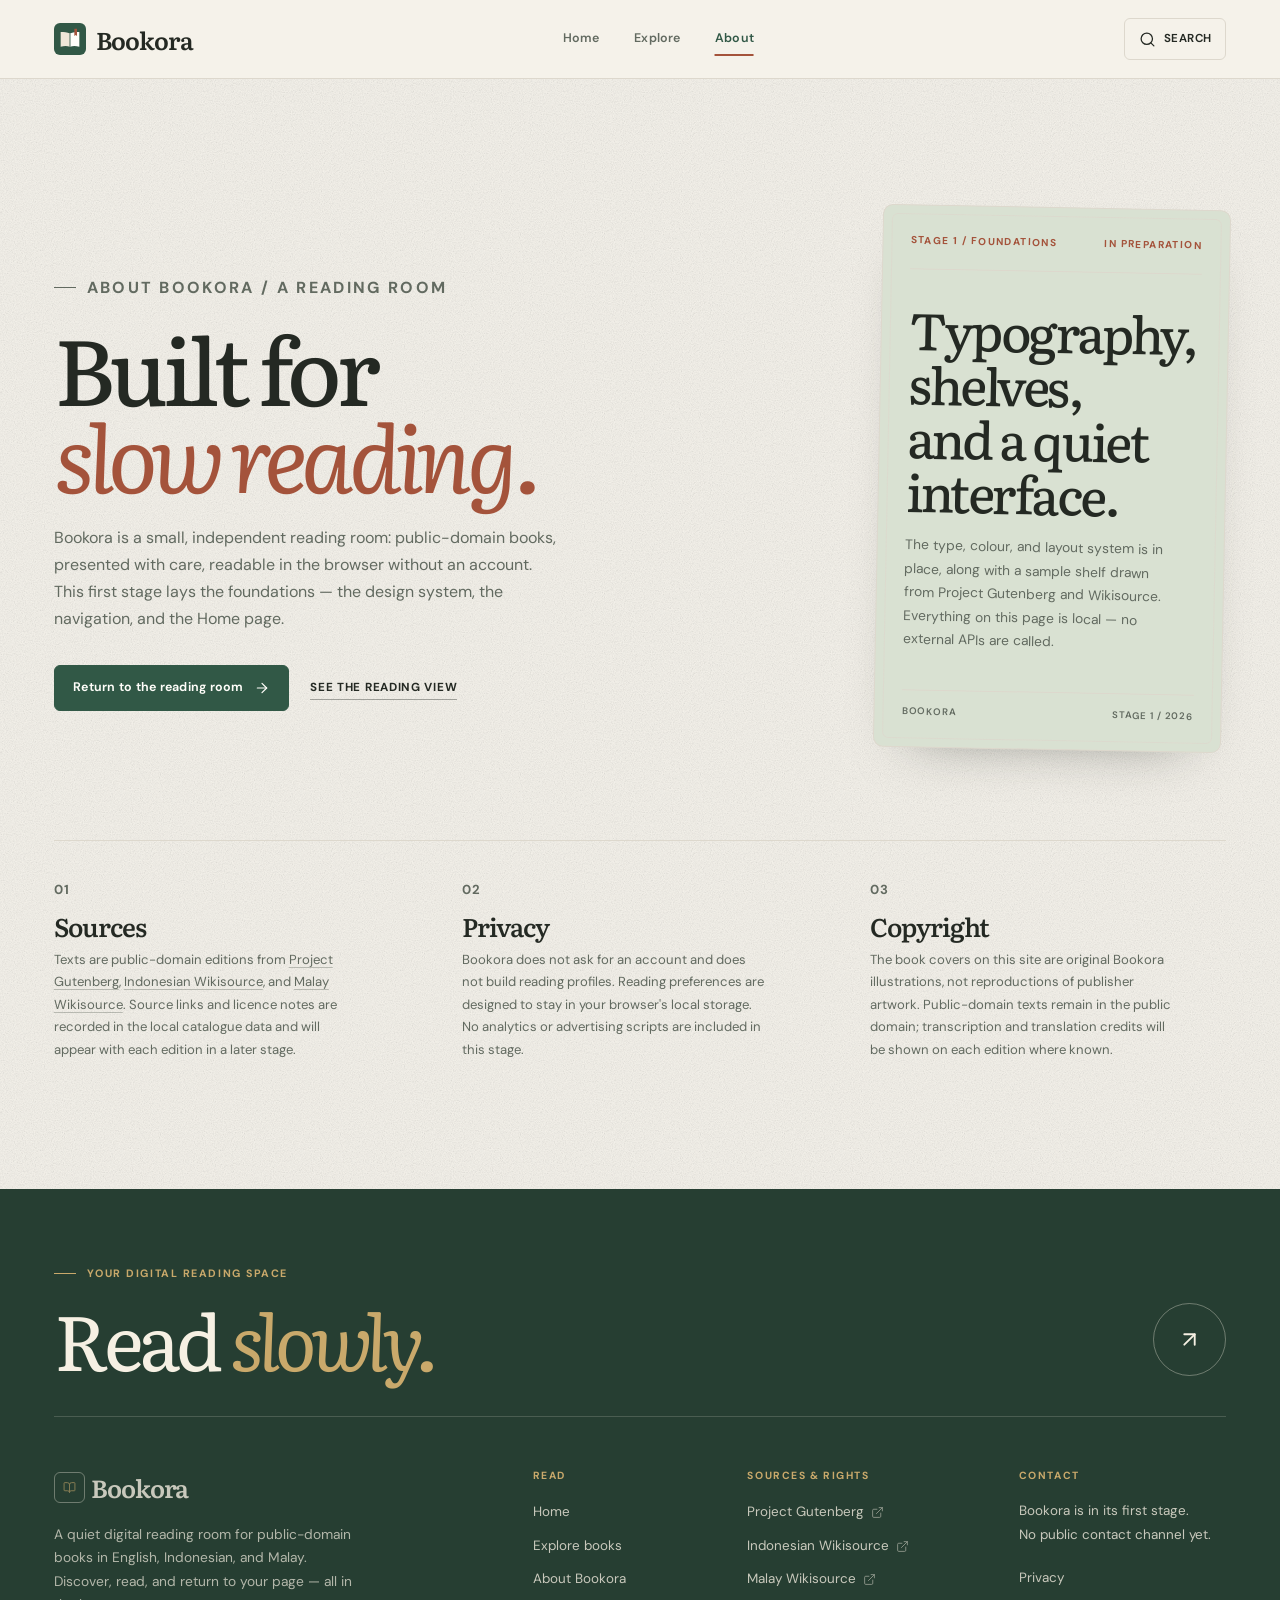
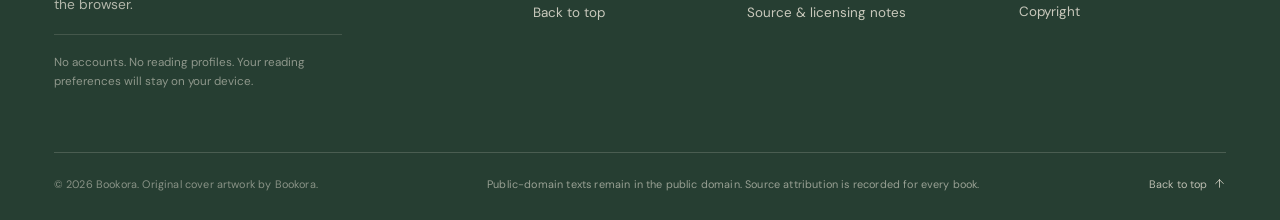
==== about.html @ 09296187 "feat: complete Bookora stage 1" ====
<!DOCTYPE html>
<html lang="en">
<head>
  <meta charset="UTF-8">
  <meta name="viewport" content="width=device-width, initial-scale=1.0">
  <meta name="description" content="About Bookora: a quiet digital reading room for public-domain books in English, Indonesian, and Malay, built without accounts, advertising, or reading profiles.">
  <meta name="theme-color" content="#F5F2EA">
  <title>About — Bookora</title>
  <link rel="icon" href="favicon.svg" type="image/svg+xml">
  <link rel="preload" href="assets/fonts/literata-variable.woff2" as="font" type="font/woff2" crossorigin>
  <link rel="preload" href="assets/fonts/dm-sans-variable.woff2" as="font" type="font/woff2" crossorigin>
  <link rel="stylesheet" href="css/style.css">
</head>
<body>
  <a class="skip-link" href="#main-content">Skip to content</a>

  <svg class="icon-sprite" xmlns="http://www.w3.org/2000/svg" aria-hidden="true" focusable="false">
    <symbol id="icon-book-open" viewBox="0 0 24 24">
      <path d="M12 7v14"/>
      <path d="M3 18a1 1 0 0 1-1-1V4a1 1 0 0 1 1-1h5a4 4 0 0 1 4 4 4 4 0 0 1 4-4h5a1 1 0 0 1 1 1v13a1 1 0 0 1-1 1h-6a3 3 0 0 0-3 3 3 3 0 0 0-3-3z"/>
    </symbol>
    <symbol id="icon-search" viewBox="0 0 24 24">
      <circle cx="11" cy="11" r="8"/>
      <path d="m21 21-4.3-4.3"/>
    </symbol>
    <symbol id="icon-menu" viewBox="0 0 24 24">
      <line x1="4" x2="20" y1="12" y2="12"/>
      <line x1="4" x2="20" y1="6" y2="6"/>
      <line x1="4" x2="20" y1="18" y2="18"/>
    </symbol>
    <symbol id="icon-close" viewBox="0 0 24 24">
      <path d="M18 6 6 18"/>
      <path d="m6 6 12 12"/>
    </symbol>
    <symbol id="icon-arrow-right" viewBox="0 0 24 24">
      <path d="M5 12h14"/>
      <path d="m12 5 7 7-7 7"/>
    </symbol>
    <symbol id="icon-arrow-up-right" viewBox="0 0 24 24">
      <path d="M7 7h10v10"/>
      <path d="M7 17 17 7"/>
    </symbol>
    <symbol id="icon-arrow-up" viewBox="0 0 24 24">
      <path d="m5 12 7-7 7 7"/>
      <path d="M12 19V5"/>
    </symbol>
    <symbol id="icon-external-link" viewBox="0 0 24 24">
      <path d="M15 3h6v6"/>
      <path d="M10 14 21 3"/>
      <path d="M18 13v6a2 2 0 0 1-2 2H5a2 2 0 0 1-2-2V8a2 2 0 0 1 2-2h6"/>
    </symbol>
  </svg>

  <header class="site-header">
    <div class="container site-header__inner">
      <a class="brand" href="index.html" aria-label="Bookora home">
        <img class="brand__mark" src="assets/images/logo-mark.svg" width="32" height="32" alt="">
        <span class="brand__wordmark">Bookora</span>
      </a>

      <nav class="site-nav" aria-label="Primary navigation">
        <a class="site-nav__link" href="index.html">Home</a>
        <a class="site-nav__link" href="explore.html">Explore</a>
        <a class="site-nav__link" href="about.html" aria-current="page">About</a>
      </nav>

      <div class="site-header__actions">
        <button class="search-trigger" type="button" data-dialog-open="search-dialog" aria-haspopup="dialog" aria-controls="search-dialog" aria-expanded="false" aria-label="Search Bookora">
          <svg class="icon" aria-hidden="true"><use href="#icon-search"></use></svg>
          <span class="search-trigger__label" aria-hidden="true">Search</span>
        </button>
        <button class="menu-trigger" type="button" data-dialog-open="nav-dialog" aria-haspopup="dialog" aria-controls="nav-dialog" aria-expanded="false" aria-label="Open navigation menu">
          <svg class="icon" aria-hidden="true"><use href="#icon-menu"></use></svg>
        </button>
      </div>
    </div>
  </header>

  <dialog class="search-dialog" id="search-dialog" aria-labelledby="search-dialog-title">
    <div class="search-dialog__panel">
      <div class="search-dialog__top">
        <p class="eyebrow">The catalogue</p>
        <button class="dialog-close" type="button" data-dialog-close aria-label="Close search">
          <svg class="icon" aria-hidden="true"><use href="#icon-close"></use></svg>
        </button>
      </div>
      <h2 id="search-dialog-title">Search the library.</h2>
      <p class="search-dialog__intro">Look for a title or an author. Bookora will bring together every edition in the catalogue.</p>
      <form class="search-form search-dialog__form" action="explore.html" method="get" role="search">
        <label class="sr-only" for="dialog-search-input">Search by title or author</label>
        <svg class="icon search-form__icon" aria-hidden="true"><use href="#icon-search"></use></svg>
        <input class="search-form__input" id="dialog-search-input" type="search" name="q" placeholder="Search by title or author" autocomplete="off" spellcheck="false">
        <button class="button button--primary" type="submit">
          Search
          <svg class="icon icon--forward" aria-hidden="true"><use href="#icon-arrow-right"></use></svg>
        </button>
      </form>
      <div class="search-dialog__suggestions">
        <span>Browse a shelf:</span>
        <a href="explore.html?category=fiction">Fiction</a>
        <a href="explore.html?category=biography">Biography</a>
        <a href="explore.html?category=history">History</a>
        <a href="explore.html?category=short-stories">Short stories</a>
      </div>
    </div>
  </dialog>

  <dialog class="nav-dialog" id="nav-dialog" aria-labelledby="nav-dialog-title">
    <div class="nav-dialog__inner">
      <div class="nav-dialog__head">
        <a class="brand" href="index.html" aria-label="Bookora home">
          <img class="brand__mark" src="assets/images/logo-mark.svg" width="32" height="32" alt="">
          <span class="brand__wordmark">Bookora</span>
        </a>
        <button class="dialog-close" type="button" data-dialog-close aria-label="Close navigation menu">
          <svg class="icon" aria-hidden="true"><use href="#icon-close"></use></svg>
        </button>
      </div>
      <h2 class="sr-only" id="nav-dialog-title">Bookora navigation</h2>
      <nav class="nav-dialog__nav" aria-label="Mobile navigation">
        <a class="nav-dialog__link" href="index.html">
          <span class="nav-dialog__link-index" aria-hidden="true">01</span>
          <span class="nav-dialog__link-label">Home</span>
          <svg class="icon" aria-hidden="true"><use href="#icon-arrow-up-right"></use></svg>
        </a>
        <a class="nav-dialog__link" href="explore.html">
          <span class="nav-dialog__link-index" aria-hidden="true">02</span>
          <span class="nav-dialog__link-label">Explore</span>
          <svg class="icon" aria-hidden="true"><use href="#icon-arrow-up-right"></use></svg>
        </a>
        <a class="nav-dialog__link" href="about.html" aria-current="page">
          <span class="nav-dialog__link-index" aria-hidden="true">03</span>
          <span class="nav-dialog__link-label">About</span>
          <svg class="icon" aria-hidden="true"><use href="#icon-arrow-up-right"></use></svg>
        </a>
      </nav>
      <div class="nav-dialog__footer">
        <p>A quiet reading room for public-domain books. No account, no noise.</p>
        <a class="button button--primary" href="explore.html">
          Explore books
          <svg class="icon icon--forward" aria-hidden="true"><use href="#icon-arrow-right"></use></svg>
        </a>
      </div>
    </div>
  </dialog>

  <main id="main-content" class="placeholder-main">
    <div class="container placeholder-grid">
      <div class="placeholder-copy">
        <p class="eyebrow">About Bookora / A reading room</p>
        <h1>Built for <em>slow reading.</em></h1>
        <p>Bookora is a small, independent reading room: public-domain books, presented with care, readable in the browser without an account. This first stage lays the foundations — the design system, the navigation, and the Home page.</p>
        <div class="placeholder-actions">
          <a class="button button--primary" href="index.html">
            Return to the reading room
            <svg class="icon icon--forward" aria-hidden="true"><use href="#icon-arrow-right"></use></svg>
          </a>
          <a class="text-link" href="index.html#reading-experience">See the reading view</a>
        </div>
      </div>

      <aside class="placeholder-card placeholder-card--sage" aria-label="Stage 1 / Foundations">
        <div class="placeholder-card__top">
          <span>Stage 1 / Foundations</span>
          <span>In preparation</span>
        </div>
        <h2>Typography, shelves, and a quiet interface.</h2>
        <p>The type, colour, and layout system is in place, along with a sample shelf drawn from Project Gutenberg and Wikisource. Everything on this page is local — no external APIs are called.</p>
        <div class="placeholder-card__rule"></div>
        <div class="placeholder-card__foot">
          <span>Bookora</span>
          <span>Stage 1 / 2026</span>
        </div>
      </aside>
    </div>
    
    <div class="container">
      <div class="notes-grid">
        <section class="note-section" id="sources" aria-labelledby="sources-title">
          <p class="note-section__index" aria-hidden="true">01</p>
          <h2 id="sources-title">Sources</h2>
          <p>Texts are public-domain editions from <a href="https://www.gutenberg.org/" target="_blank" rel="noopener noreferrer">Project Gutenberg</a>, <a href="https://id.wikisource.org/" target="_blank" rel="noopener noreferrer">Indonesian Wikisource</a>, and <a href="https://ms.wikisource.org/" target="_blank" rel="noopener noreferrer">Malay Wikisource</a>. Source links and licence notes are recorded in the local catalogue data and will appear with each edition in a later stage.</p>
        </section>
        <section class="note-section" id="privacy" aria-labelledby="privacy-title">
          <p class="note-section__index" aria-hidden="true">02</p>
          <h2 id="privacy-title">Privacy</h2>
          <p>Bookora does not ask for an account and does not build reading profiles. Reading preferences are designed to stay in your browser's local storage. No analytics or advertising scripts are included in this stage.</p>
        </section>
        <section class="note-section" id="copyright" aria-labelledby="copyright-title">
          <p class="note-section__index" aria-hidden="true">03</p>
          <h2 id="copyright-title">Copyright</h2>
          <p>The book covers on this site are original Bookora illustrations, not reproductions of publisher artwork. Public-domain texts remain in the public domain; transcription and translation credits will be shown on each edition where known.</p>
        </section>
      </div>
    </div>
  </main>

  <footer class="site-footer">
    <div class="container">
      <div class="footer-masthead">
        <div>
          <p class="eyebrow">Your digital reading space</p>
          <h2>Read <em>slowly.</em></h2>
        </div>
        <a class="footer-arrow" href="explore.html" aria-label="Explore books">
          <svg class="icon" aria-hidden="true"><use href="#icon-arrow-up-right"></use></svg>
        </a>
      </div>

      <div class="footer-columns">
        <div class="footer-column">
          <a class="footer-brand" href="index.html" aria-label="Bookora home">
            <span class="footer-brand__mark" aria-hidden="true">
              <svg class="icon"><use href="#icon-book-open"></use></svg>
            </span>
            <span class="footer-brand__wordmark">Bookora</span>
          </a>
          <p class="footer-about">A quiet digital reading room for public-domain books in English, Indonesian, and Malay. Discover, read, and return to your page — all in the browser.</p>
          <p class="footer-privacy">No accounts. No reading profiles. Your reading preferences will stay on your device.</p>
        </div>

        <div class="footer-column">
          <h3>Read</h3>
          <ul>
            <li><a href="index.html">Home</a></li>
            <li><a href="explore.html">Explore books</a></li>
            <li><a href="about.html">About Bookora</a></li>
            <li><a href="#main-content">Back to top</a></li>
          </ul>
        </div>

        <div class="footer-column">
          <h3>Sources &amp; rights</h3>
          <ul>
            <li>
              <a href="https://www.gutenberg.org/" target="_blank" rel="noopener noreferrer">
                Project Gutenberg
                <span class="sr-only">(opens in a new tab)</span>
                <svg class="icon" aria-hidden="true"><use href="#icon-external-link"></use></svg>
              </a>
            </li>
            <li>
              <a href="https://id.wikisource.org/" target="_blank" rel="noopener noreferrer">
                Indonesian Wikisource
                <span class="sr-only">(opens in a new tab)</span>
                <svg class="icon" aria-hidden="true"><use href="#icon-external-link"></use></svg>
              </a>
            </li>
            <li>
              <a href="https://ms.wikisource.org/" target="_blank" rel="noopener noreferrer">
                Malay Wikisource
                <span class="sr-only">(opens in a new tab)</span>
                <svg class="icon" aria-hidden="true"><use href="#icon-external-link"></use></svg>
              </a>
            </li>
            <li><a href="about.html#sources">Source &amp; licensing notes</a></li>
          </ul>
        </div>

        <div class="footer-column">
          <h3>Contact</h3>
          <p class="footer-contact">
            Bookora is in its first stage.<br>
            No public contact channel yet.
          </p>
          <ul>
            <li><a href="about.html#privacy">Privacy</a></li>
            <li><a href="about.html#copyright">Copyright</a></li>
          </ul>
        </div>
      </div>

      <div class="footer-bottom">
        <span>&copy; <span data-current-year>2026</span> Bookora. Original cover artwork by Bookora.</span>
        <span class="footer-bottom__note">Public-domain texts remain in the public domain. Source attribution is recorded for every book.</span>
        <a class="footer-backtop" href="#main-content">
          Back to top
          <svg class="icon" aria-hidden="true"><use href="#icon-arrow-up"></use></svg>
        </a>
      </div>
    </div>
  </footer>

  <script src="js/app.js" defer></script>
</body>
</html>
---- css/style.css ----
/* ==========================================================================
   Bookora — foundations
   Typography, shared structure, navigation, dialogs, footer, and utilities.
   ========================================================================== */

@font-face {
  font-family: "Literata";
  src: url("../assets/fonts/literata-variable.woff2") format("woff2");
  font-weight: 200 900;
  font-style: normal;
  font-display: swap;
}

@font-face {
  font-family: "Literata";
  src: url("../assets/fonts/literata-variable-italic.woff2") format("woff2");
  font-weight: 200 900;
  font-style: italic;
  font-display: swap;
}

@font-face {
  font-family: "DM Sans";
  src: url("../assets/fonts/dm-sans-variable.woff2") format("woff2");
  font-weight: 100 1000;
  font-style: normal;
  font-display: swap;
}

@font-face {
  font-family: "DM Sans";
  src: url("../assets/fonts/dm-sans-variable-italic.woff2") format("woff2");
  font-weight: 100 1000;
  font-style: italic;
  font-display: swap;
}

:root {
  --paper: #f5f2ea;
  --surface: #fffefa;
  --ink: #242923;
  --primary: #315846;
  --primary-deep: #263e32;
  --muted: #626a60;
  --border: #ddd8cd;
  --accent: #a4533b;
  --accent-deep: #8f4632;
  --cream: #f6f0e3;
  --sage: #d9e1d2;
  --sage-deep: #c7d2c0;
  --sand: #efe2c1;
  --clay: #e5cfc0;
  --gold: #c9a96b;
  --serif: "Literata", "Iowan Old Style", "Palatino Linotype", Georgia, serif;
  --sans: "DM Sans", "Segoe UI", Helvetica, Arial, sans-serif;
  --container: 1320px;
  --gutter: clamp(1.25rem, 4.2vw, 4rem);
  --header-height: 78px;
  --radius-sm: 6px;
  --radius: 10px;
  --shadow-soft: 0 24px 56px -38px rgba(36, 41, 35, 0.55);
  --shadow-book:
    4px 4px 0 #e3dac8,
    7px 7px 0 #d6cbb6,
    10px 10px 0 #c9bea8,
    18px 30px 40px -28px rgba(30, 39, 33, 0.62);
  --ease-out: cubic-bezier(0.22, 0.61, 0.36, 1);
}

*,
*::before,
*::after {
  box-sizing: border-box;
}

html {
  scroll-behavior: smooth;
  -webkit-text-size-adjust: 100%;
}

html.has-open-dialog {
  overflow: hidden;
}

body {
  margin: 0;
  min-width: 320px;
  background-color: var(--paper);
  background-image: url("../assets/images/paper-grain.svg");
  background-size: 180px 180px;
  color: var(--ink);
  font-family: var(--sans);
  font-size: 1rem;
  line-height: 1.55;
  overflow-x: clip;
  text-rendering: optimizeLegibility;
  -webkit-font-smoothing: antialiased;
}

::selection {
  background: var(--primary);
  color: var(--cream);
}

h1,
h2,
h3,
h4,
p,
figure,
blockquote,
dl,
dd {
  margin: 0;
}

h1,
h2,
h3,
h4 {
  font-family: var(--serif);
  font-weight: 500;
  line-height: 1.05;
  letter-spacing: -0.035em;
  text-wrap: balance;
}

ul,
ol {
  margin: 0;
  padding: 0;
  list-style: none;
}

a {
  color: inherit;
  text-decoration: none;
}

button,
input {
  font: inherit;
}

button {
  border: 0;
  background: none;
  color: inherit;
  cursor: pointer;
}

img,
svg {
  display: block;
}

img {
  max-width: 100%;
  height: auto;
}

address {
  font-style: normal;
}

:focus-visible {
  outline: 2px solid var(--accent);
  outline-offset: 3px;
}

.section--forest :focus-visible,
.site-footer :focus-visible {
  outline-color: var(--cream);
}

.container {
  width: min(calc(100% - (var(--gutter) * 2)), var(--container));
  margin-inline: auto;
}

.section {
  padding-block: clamp(4.5rem, 8vw, 8rem);
}

.section--forest {
  background-color: var(--primary);
  color: var(--cream);
}

.section--surface {
  background-color: var(--surface);
}

.sr-only {
  position: absolute;
  width: 1px;
  height: 1px;
  padding: 0;
  margin: -1px;
  overflow: hidden;
  clip: rect(0, 0, 0, 0);
  white-space: nowrap;
  border: 0;
}

.skip-link {
  position: fixed;
  top: -80px;
  left: 1rem;
  z-index: 1000;
  padding: 0.85rem 1.2rem;
  border-radius: var(--radius-sm);
  background: var(--primary);
  color: var(--cream);
  font-size: 0.8rem;
  font-weight: 650;
  transition: top 180ms var(--ease-out);
}

.skip-link:focus {
  top: 1rem;
}

.icon-sprite {
  position: absolute;
  width: 0;
  height: 0;
  overflow: hidden;
}

.icon {
  width: 1.15em;
  height: 1.15em;
  flex: none;
  fill: none;
  stroke: currentColor;
  stroke-width: 1.8;
  stroke-linecap: round;
  stroke-linejoin: round;
}

.eyebrow {
  display: flex;
  align-items: center;
  gap: 0.65rem;
  color: var(--accent);
  font-family: var(--sans);
  font-size: 0.67rem;
  font-weight: 700;
  letter-spacing: 0.145em;
  line-height: 1.4;
  text-transform: uppercase;
}

.eyebrow::before {
  content: "";
  width: 1.4rem;
  height: 1px;
  background: currentColor;
}

.section--forest .eyebrow {
  color: var(--gold);
}

.button {
  display: inline-flex;
  align-items: center;
  justify-content: center;
  gap: 0.65rem;
  min-height: 46px;
  padding: 0.72rem 1.15rem;
  border: 1px solid transparent;
  border-radius: var(--radius-sm);
  font-family: var(--sans);
  font-size: 0.78rem;
  font-weight: 650;
  letter-spacing: 0.02em;
  line-height: 1.2;
  text-align: center;
  transition:
    background-color 180ms var(--ease-out),
    border-color 180ms var(--ease-out),
    color 180ms var(--ease-out),
    transform 180ms var(--ease-out);
}

.button:hover {
  transform: translateY(-1px);
}

.button:active {
  transform: translateY(0);
}

.button .icon {
  width: 16px;
  height: 16px;
  transition: transform 180ms var(--ease-out);
}

.button:hover .icon--forward {
  transform: translateX(3px);
}

.button--primary {
  background: var(--primary);
  border-color: var(--primary);
  color: var(--surface);
}

.button--primary:hover {
  background: var(--primary-deep);
  border-color: var(--primary-deep);
}

.button--outline {
  background: transparent;
  border-color: var(--border);
  color: var(--ink);
}

.button--outline:hover {
  border-color: var(--primary);
  background: var(--surface);
}

.button--light {
  background: var(--cream);
  border-color: var(--cream);
  color: var(--primary-deep);
}

.button--light:hover {
  background: var(--surface);
  border-color: var(--surface);
}

.text-link {
  display: inline-flex;
  align-items: center;
  gap: 0.5rem;
  width: fit-content;
  padding-block: 0.25rem;
  border-bottom: 1px solid color-mix(in srgb, currentColor 38%, transparent);
  font-size: 0.73rem;
  font-weight: 700;
  letter-spacing: 0.06em;
  line-height: 1.4;
  text-transform: uppercase;
  transition:
    color 180ms var(--ease-out),
    border-color 180ms var(--ease-out);
}

.text-link .icon {
  width: 15px;
  height: 15px;
  transition: transform 180ms var(--ease-out);
}

.text-link:hover {
  color: var(--accent);
  border-color: var(--accent);
}

.text-link:hover .icon--forward {
  transform: translateX(3px);
}

.section--forest .text-link:hover {
  color: var(--gold);
  border-color: var(--gold);
}

.visually-hidden {
  clip: rect(0 0 0 0);
  clip-path: inset(50%);
  height: 1px;
  overflow: hidden;
  position: absolute;
  white-space: nowrap;
  width: 1px;
}

/* Header ------------------------------------------------------------------ */

.site-header {
  position: sticky;
  top: 0;
  z-index: 40;
  background: var(--paper);
  border-bottom: 1px solid var(--border);
}

.site-header__inner {
  display: grid;
  grid-template-columns: auto 1fr auto;
  align-items: center;
  gap: 2rem;
  min-height: var(--header-height);
}

.brand {
  display: inline-flex;
  align-items: center;
  gap: 0.65rem;
  width: fit-content;
  border-radius: 4px;
}

.brand__mark {
  width: 32px;
  height: 32px;
  flex: none;
}

.brand__wordmark {
  color: var(--ink);
  font-family: var(--serif);
  font-size: 1.52rem;
  font-weight: 600;
  letter-spacing: -0.045em;
  line-height: 1;
}

.site-nav {
  justify-self: center;
  display: flex;
  align-items: center;
  gap: clamp(1.45rem, 2.7vw, 2.75rem);
}

.site-nav__link {
  position: relative;
  padding-block: 0.6rem;
  color: var(--muted);
  font-size: 0.78rem;
  font-weight: 600;
  letter-spacing: 0.015em;
  transition: color 180ms var(--ease-out);
}

.site-nav__link::after {
  content: "";
  position: absolute;
  left: 50%;
  bottom: 0.15rem;
  width: 0;
  height: 1.5px;
  background: var(--accent);
  transform: translateX(-50%);
  transition: width 180ms var(--ease-out);
}

.site-nav__link:hover,
.site-nav__link[aria-current="page"] {
  color: var(--primary);
}

.site-nav__link:hover::after,
.site-nav__link[aria-current="page"]::after {
  width: 100%;
}

.site-header__actions {
  justify-self: end;
  display: flex;
  align-items: center;
  gap: 0.55rem;
}

.search-trigger,
.menu-trigger {
  display: inline-flex;
  align-items: center;
  justify-content: center;
  gap: 0.5rem;
  min-height: 42px;
  border: 1px solid var(--border);
  border-radius: var(--radius-sm);
  background: transparent;
  color: var(--ink);
  transition:
    border-color 180ms var(--ease-out),
    background-color 180ms var(--ease-out);
}

.search-trigger {
  padding: 0.55rem 0.85rem;
  font-size: 0.72rem;
  font-weight: 650;
  letter-spacing: 0.04em;
  text-transform: uppercase;
}

.search-trigger .icon,
.menu-trigger .icon {
  width: 17px;
  height: 17px;
}

.search-trigger:hover,
.menu-trigger:hover {
  border-color: var(--primary);
  background: var(--surface);
}

.menu-trigger {
  display: none;
  width: 42px;
  padding: 0;
}

/* Search form ------------------------------------------------------------- */

.search-form {
  display: flex;
  align-items: center;
  gap: 0.55rem;
  width: 100%;
  padding: 0.35rem 0.35rem 0.35rem 1rem;
  border: 1px solid var(--border);
  border-radius: var(--radius-sm);
  background: var(--surface);
  transition:
    border-color 180ms var(--ease-out),
    box-shadow 180ms var(--ease-out);
}

.search-form:focus-within {
  border-color: var(--primary);
  box-shadow: 0 0 0 3px rgba(49, 88, 70, 0.1);
}

.search-form__icon {
  width: 18px;
  height: 18px;
  color: var(--muted);
}

.search-form__input {
  min-width: 0;
  flex: 1;
  height: 42px;
  border: 0;
  outline: 0;
  background: transparent;
  color: var(--ink);
  font-size: 0.92rem;
}

.search-form__input::placeholder {
  color: #7c8379;
  opacity: 1;
}

.search-form .button {
  min-height: 42px;
  flex: none;
}

/* Dialogs ----------------------------------------------------------------- */

dialog {
  color: var(--ink);
}

dialog::backdrop {
  background: rgba(25, 34, 29, 0.58);
}

.dialog-close {
  display: inline-grid;
  place-items: center;
  width: 40px;
  height: 40px;
  flex: none;
  border: 1px solid var(--border);
  border-radius: 50%;
  color: var(--ink);
  transition:
    background-color 180ms var(--ease-out),
    border-color 180ms var(--ease-out);
}

.dialog-close:hover {
  background: var(--paper);
  border-color: var(--primary);
}

.dialog-close .icon {
  width: 18px;
  height: 18px;
}

.search-dialog {
  width: min(660px, calc(100vw - 2rem));
  max-width: 660px;
  max-height: calc(100dvh - 2rem);
  margin: auto;
  padding: 0;
  border: 0;
  background: transparent;
  overflow: visible;
}

.search-dialog__panel {
  position: relative;
  padding: clamp(1.5rem, 4vw, 2.65rem);
  border: 1px solid var(--border);
  border-radius: var(--radius);
  background: var(--surface);
  box-shadow: 0 34px 90px -40px rgba(22, 30, 26, 0.74);
}

.search-dialog[open] {
  animation: dialog-in 260ms var(--ease-out) both;
}

.search-dialog__top {
  display: flex;
  align-items: center;
  justify-content: space-between;
  gap: 1rem;
  margin-bottom: 1.8rem;
}

.search-dialog h2 {
  max-width: 12ch;
  font-size: clamp(2.25rem, 5vw, 3.3rem);
  line-height: 0.98;
  letter-spacing: -0.05em;
}

.search-dialog__intro {
  max-width: 42ch;
  margin-top: 1rem;
  color: var(--muted);
  font-size: 0.92rem;
  line-height: 1.65;
}

.search-dialog__form {
  margin-top: 1.8rem;
}

.search-dialog__suggestions {
  display: flex;
  flex-wrap: wrap;
  align-items: center;
  gap: 0.55rem;
  margin-top: 1.4rem;
  padding-top: 1.15rem;
  border-top: 1px solid var(--border);
  color: var(--muted);
  font-size: 0.74rem;
}

.search-dialog__suggestions a {
  padding: 0.35rem 0.65rem;
  border: 1px solid var(--border);
  border-radius: 999px;
  color: var(--ink);
  font-weight: 550;
  transition:
    border-color 180ms var(--ease-out),
    background-color 180ms var(--ease-out);
}

.search-dialog__suggestions a:hover {
  border-color: var(--primary);
  background: var(--paper);
}

@keyframes dialog-in {
  from {
    opacity: 0;
    transform: translateY(12px) scale(0.985);
  }
  to {
    opacity: 1;
    transform: translateY(0) scale(1);
  }
}

.nav-dialog {
  width: min(91vw, 390px);
  max-width: 390px;
  height: 100dvh;
  max-height: 100dvh;
  margin: 0 0 0 auto;
  padding: 0;
  border: 0;
  border-left: 1px solid var(--border);
  background: var(--paper);
  box-shadow: -30px 0 70px -40px rgba(20, 29, 25, 0.7);
}

.nav-dialog[open] {
  display: flex;
  animation: nav-in 300ms var(--ease-out) both;
}

@keyframes nav-in {
  from {
    transform: translateX(100%);
  }
  to {
    transform: translateX(0);
  }
}

.nav-dialog__inner {
  display: flex;
  flex-direction: column;
  width: 100%;
  min-height: 100%;
  padding: 1.4rem clamp(1.25rem, 6vw, 2rem) 1.8rem;
}

.nav-dialog__head {
  display: flex;
  align-items: center;
  justify-content: space-between;
  gap: 1rem;
  padding-bottom: 1.25rem;
  border-bottom: 1px solid var(--border);
}

.nav-dialog__head .brand__mark {
  width: 29px;
  height: 29px;
}

.nav-dialog__head .brand__wordmark {
  font-size: 1.4rem;
}

.nav-dialog__nav {
  margin-block: 2rem auto;
}

.nav-dialog__link {
  display: grid;
  grid-template-columns: 2.5rem 1fr auto;
  align-items: center;
  gap: 0.6rem;
  padding-block: 1rem;
  border-bottom: 1px solid var(--border);
}

.nav-dialog__link-index {
  color: var(--accent);
  font-size: 0.62rem;
  font-weight: 700;
  letter-spacing: 0.08em;
}

.nav-dialog__link-label {
  font-family: var(--serif);
  font-size: 2rem;
  line-height: 1;
  letter-spacing: -0.045em;
}

.nav-dialog__link .icon {
  width: 17px;
  height: 17px;
  color: var(--muted);
  transition: transform 180ms var(--ease-out);
}

.nav-dialog__link:hover .icon {
  transform: translate(2px, -2px);
  color: var(--accent);
}

.nav-dialog__footer {
  padding-top: 1.4rem;
  border-top: 1px solid var(--border);
}

.nav-dialog__footer p {
  max-width: 28ch;
  margin-bottom: 1rem;
  color: var(--muted);
  font-size: 0.8rem;
  line-height: 1.6;
}

.nav-dialog__footer .button {
  width: 100%;
}

/* Footer ------------------------------------------------------------------ */

.site-footer {
  position: relative;
  background: var(--primary-deep);
  color: var(--cream);
}

.footer-masthead {
  display: flex;
  align-items: flex-end;
  justify-content: space-between;
  gap: 2rem;
  padding-block: clamp(3.5rem, 6vw, 5.5rem) 2.5rem;
  border-bottom: 1px solid rgba(246, 240, 227, 0.17);
}

.footer-masthead .eyebrow {
  color: var(--gold);
  margin-bottom: 1.25rem;
}

.footer-masthead h2 {
  max-width: 12ch;
  color: var(--cream);
  font-size: clamp(2.75rem, 6vw, 5.4rem);
  font-weight: 400;
  letter-spacing: -0.055em;
  line-height: 0.98;
}

.footer-masthead h2 em {
  color: var(--gold);
  font-weight: 400;
}

.footer-arrow {
  display: inline-grid;
  place-items: center;
  width: clamp(3.4rem, 6vw, 4.6rem);
  height: clamp(3.4rem, 6vw, 4.6rem);
  flex: none;
  border: 1px solid rgba(246, 240, 227, 0.35);
  border-radius: 50%;
  color: var(--cream);
  transition:
    background-color 200ms var(--ease-out),
    color 200ms var(--ease-out),
    border-color 200ms var(--ease-out);
}

.footer-arrow .icon {
  width: 25px;
  height: 25px;
}

.footer-arrow:hover {
  background: var(--cream);
  border-color: var(--cream);
  color: var(--primary-deep);
}

.footer-columns {
  display: grid;
  grid-template-columns: minmax(18rem, 2.2fr) 0.8fr 1.1fr 1.1fr;
  gap: clamp(2rem, 5vw, 5rem);
  padding-block: 3.2rem 3.8rem;
}

.footer-brand {
  display: inline-flex;
  align-items: center;
  gap: 0.65rem;
  margin-bottom: 1rem;
}

.footer-brand__mark {
  display: inline-grid;
  place-items: center;
  width: 31px;
  height: 31px;
  border: 1px solid rgba(246, 240, 227, 0.35);
  border-radius: 6px;
  color: var(--gold);
}

.footer-brand__mark .icon {
  width: 17px;
  height: 17px;
}

.footer-brand__wordmark {
  font-family: var(--serif);
  font-size: 1.55rem;
  font-weight: 600;
  letter-spacing: -0.045em;
}

.footer-about {
  max-width: 34ch;
  color: rgba(246, 240, 227, 0.68);
  font-size: 0.86rem;
  line-height: 1.7;
}

.footer-privacy {
  max-width: 36ch;
  margin-top: 1.1rem;
  padding-top: 1.1rem;
  border-top: 1px solid rgba(246, 240, 227, 0.14);
  color: rgba(246, 240, 227, 0.5);
  font-size: 0.73rem;
  line-height: 1.65;
}

.footer-column h3 {
  margin-bottom: 1rem;
  color: var(--gold);
  font-family: var(--sans);
  font-size: 0.65rem;
  font-weight: 700;
  letter-spacing: 0.15em;
  line-height: 1.4;
  text-transform: uppercase;
}

.footer-column li + li {
  margin-top: 0.55rem;
}

.footer-column a {
  display: inline-flex;
  align-items: center;
  gap: 0.4rem;
  color: rgba(246, 240, 227, 0.78);
  font-size: 0.84rem;
  transition: color 180ms var(--ease-out);
}

.footer-column a:hover {
  color: var(--cream);
  text-decoration: underline;
  text-underline-offset: 0.22em;
}

.footer-column .icon {
  width: 13px;
  height: 13px;
  opacity: 0.6;
}

.footer-contact {
  margin-bottom: 1.1rem;
  color: rgba(246, 240, 227, 0.78);
  font-size: 0.84rem;
  line-height: 1.8;
}

.footer-contact a {
  text-decoration: underline;
  text-decoration-color: rgba(246, 240, 227, 0.28);
  text-underline-offset: 0.22em;
}

.footer-contact a:hover {
  color: var(--cream);
  text-decoration-color: currentColor;
}

.footer-bottom {
  display: flex;
  flex-wrap: wrap;
  align-items: center;
  justify-content: space-between;
  gap: 1rem;
  padding-block: 1.4rem 1.7rem;
  border-top: 1px solid rgba(246, 240, 227, 0.17);
  color: rgba(246, 240, 227, 0.47);
  font-size: 0.68rem;
  letter-spacing: 0.015em;
}

.footer-bottom__note {
  color: rgba(246, 240, 227, 0.55);
}

.footer-backtop {
  display: inline-flex;
  align-items: center;
  gap: 0.35rem;
  color: rgba(246, 240, 227, 0.72);
}

.footer-backtop:hover {
  color: var(--cream);
}

.footer-backtop .icon {
  width: 13px;
  height: 13px;
}

/* Route shells ------------------------------------------------------------ */

.placeholder-main {
  position: relative;
  display: flex;
  flex-direction: column;
  align-items: stretch;
  justify-content: center;
  min-height: 64vh;
  padding-block: clamp(5rem, 10vw, 9rem);
  background-color: var(--paper);
  background-image: url("../assets/images/paper-grain.svg");
  background-size: 180px 180px;
}

.placeholder-grid {
  display: grid;
  grid-template-columns: minmax(0, 1.35fr) minmax(17rem, 0.65fr);
  align-items: center;
  gap: clamp(3rem, 8vw, 8rem);
}

.placeholder-copy .eyebrow {
  margin-bottom: 1.4rem;
}

.placeholder-copy h1 {
  max-width: 12ch;
  font-size: clamp(3.2rem, 7.2vw, 6.4rem);
  font-weight: 450;
  letter-spacing: -0.06em;
  line-height: 0.94;
}

.placeholder-copy h1 em {
  color: var(--accent);
  font-weight: 400;
}

.placeholder-copy > p {
  max-width: 46ch;
  margin-top: 1.7rem;
  color: var(--muted);
  font-size: 1rem;
  line-height: 1.7;
}

.placeholder-actions {
  display: flex;
  flex-wrap: wrap;
  align-items: center;
  gap: 1.3rem;
  margin-top: 2rem;
}

.placeholder-card {
  position: relative;
  width: min(100%, 28rem);
  justify-self: end;
  padding: 1.7rem;
  border: 1px solid var(--border);
  border-radius: var(--radius);
  background: var(--surface);
  box-shadow: var(--shadow-soft);
  transform: rotate(1.1deg);
}

.placeholder-card--sage {
  background: var(--sage);
}

.placeholder-card--clay {
  background: var(--clay);
}

.placeholder-card--sand {
  background: var(--sand);
}

.placeholder-card::before {
  content: "";
  position: absolute;
  inset: 8px;
  border: 1px solid color-mix(in srgb, var(--border) 65%, transparent);
  border-radius: 6px;
  pointer-events: none;
}

.placeholder-card__top {
  display: flex;
  align-items: center;
  justify-content: space-between;
  gap: 1rem;
  padding-bottom: 1.25rem;
  border-bottom: 1px solid var(--border);
  color: var(--accent);
  font-size: 0.63rem;
  font-weight: 700;
  letter-spacing: 0.14em;
  text-transform: uppercase;
}

.placeholder-card h2 {
  margin-top: 2.1rem;
  font-size: clamp(2.3rem, 4vw, 3.2rem);
  font-weight: 450;
  letter-spacing: -0.05em;
}

.placeholder-card > p {
  max-width: 30ch;
  margin-top: 1rem;
  color: var(--muted);
  font-size: 0.86rem;
  line-height: 1.7;
}

.placeholder-card__rule {
  margin-top: 2.4rem;
  border-top: 1px solid var(--border);
}

.placeholder-card__foot {
  display: flex;
  justify-content: space-between;
  gap: 1rem;
  margin-top: 0.9rem;
  color: var(--muted);
  font-size: 0.6rem;
  font-weight: 600;
  letter-spacing: 0.09em;
  text-transform: uppercase;
}

.notes-grid {
  display: grid;
  grid-template-columns: repeat(3, minmax(0, 1fr));
  gap: clamp(1.6rem, 4vw, 3.5rem);
  margin-top: clamp(3.8rem, 7vw, 6rem);
  padding-top: clamp(1.8rem, 3vw, 2.4rem);
  border-top: 1px solid var(--border);
}

.note-section {
  scroll-margin-top: calc(var(--header-height) + 2rem);
}

.note-section__index {
  margin-bottom: 0.7rem;
  color: var(--accent);
  font-size: 0.6rem;
  font-weight: 700;
  letter-spacing: 0.1em;
}

.note-section h2 {
  margin-bottom: 0.55rem;
  font-size: clamp(1.35rem, 2vw, 1.65rem);
  font-weight: 550;
  letter-spacing: -0.035em;
}

.note-section p {
  max-width: 34ch;
  color: var(--muted);
  font-size: 0.82rem;
  line-height: 1.72;
}

.note-section a {
  text-decoration: underline;
  text-decoration-color: color-mix(in srgb, currentColor 38%, transparent);
  text-underline-offset: 0.2em;
  transition: color 180ms var(--ease-out);
}

.note-section a:hover {
  color: var(--accent);
  text-decoration-color: currentColor;
}

.placeholder-card__stamp {
  position: absolute;
  right: 1.4rem;
  bottom: 3.2rem;
  display: grid;
  place-items: center;
  width: 4.6rem;
  height: 4.6rem;
  border: 1px solid color-mix(in srgb, var(--accent) 55%, transparent);
  border-radius: 50%;
  color: var(--accent);
  font-size: 0.48rem;
  font-weight: 700;
  letter-spacing: 0.12em;
  line-height: 1.5;
  text-align: center;
  text-transform: uppercase;
  transform: rotate(-11deg);
}

/* Reduced motion and responsive shared rules ------------------------------ */

@media (max-width: 980px) {
  .footer-columns {
    grid-template-columns: minmax(16rem, 2fr) 0.8fr 1fr;
  }

  .footer-column:last-child {
    grid-column: 1 / -1;
    padding-top: 1.2rem;
    border-top: 1px solid rgba(246, 240, 227, 0.14);
  }
}

@media (max-width: 960px) {
  :root {
    --header-height: 72px;
  }

  .site-header__inner {
    grid-template-columns: 1fr auto;
  }

  .site-nav {
    display: none;
  }

  .menu-trigger {
    display: inline-flex;
  }

  .placeholder-grid {
    grid-template-columns: 1fr;
  }

  .placeholder-card {
    justify-self: start;
    transform: rotate(-0.5deg);
  }

  .notes-grid {
    grid-template-columns: repeat(2, minmax(0, 1fr));
  }

  .footer-masthead {
    align-items: flex-end;
  }
}

@media (max-width: 720px) {
  .search-trigger {
    width: 42px;
    padding: 0;
  }

  .search-trigger__label {
    position: absolute;
    width: 1px;
    height: 1px;
    overflow: hidden;
    clip: rect(0 0 0 0);
    white-space: nowrap;
  }

  .footer-masthead {
    align-items: flex-start;
    flex-direction: column;
  }

  .footer-arrow {
    width: 3.4rem;
    height: 3.4rem;
  }

  .footer-columns {
    grid-template-columns: 1fr 1fr;
    gap: 2.2rem 1.5rem;
  }

  .footer-column:first-child {
    grid-column: 1 / -1;
  }

  .footer-column:last-child {
    grid-column: auto;
    padding-top: 0;
    border-top: 0;
  }

  .footer-bottom {
    align-items: flex-start;
    flex-direction: column;
  }

  .placeholder-main {
    min-height: 58vh;
  }

  .notes-grid {
    grid-template-columns: 1fr;
    gap: 1.9rem;
  }
}

@media (max-width: 520px) {
  .brand__mark {
    width: 29px;
    height: 29px;
  }

  .brand__wordmark {
    font-size: 1.37rem;
  }

  .search-trigger,
  .menu-trigger {
    min-height: 40px;
  }

  .search-trigger {
    width: 40px;
  }

  .menu-trigger {
    width: 40px;
  }

  .footer-columns {
    grid-template-columns: 1fr;
  }

  .footer-column:first-child,
  .footer-column:last-child {
    grid-column: auto;
  }

  .footer-bottom__note {
    line-height: 1.7;
  }

  .search-form {
    flex-wrap: wrap;
    padding: 0.45rem;
    padding-left: 0.9rem;
  }

  .search-form__icon {
    display: none;
  }

  .search-form__input {
    flex-basis: calc(100% - 1rem);
    height: 40px;
  }

  .search-form .button {
    width: 100%;
  }

  .placeholder-card {
    padding: 1.4rem;
  }
}

@media (prefers-reduced-motion: reduce) {
  html {
    scroll-behavior: auto;
  }

  *,
  *::before,
  *::after {
    animation-duration: 0.01ms !important;
    animation-iteration-count: 1 !important;
    scroll-behavior: auto !important;
    transition-duration: 0.01ms !important;
  }
}
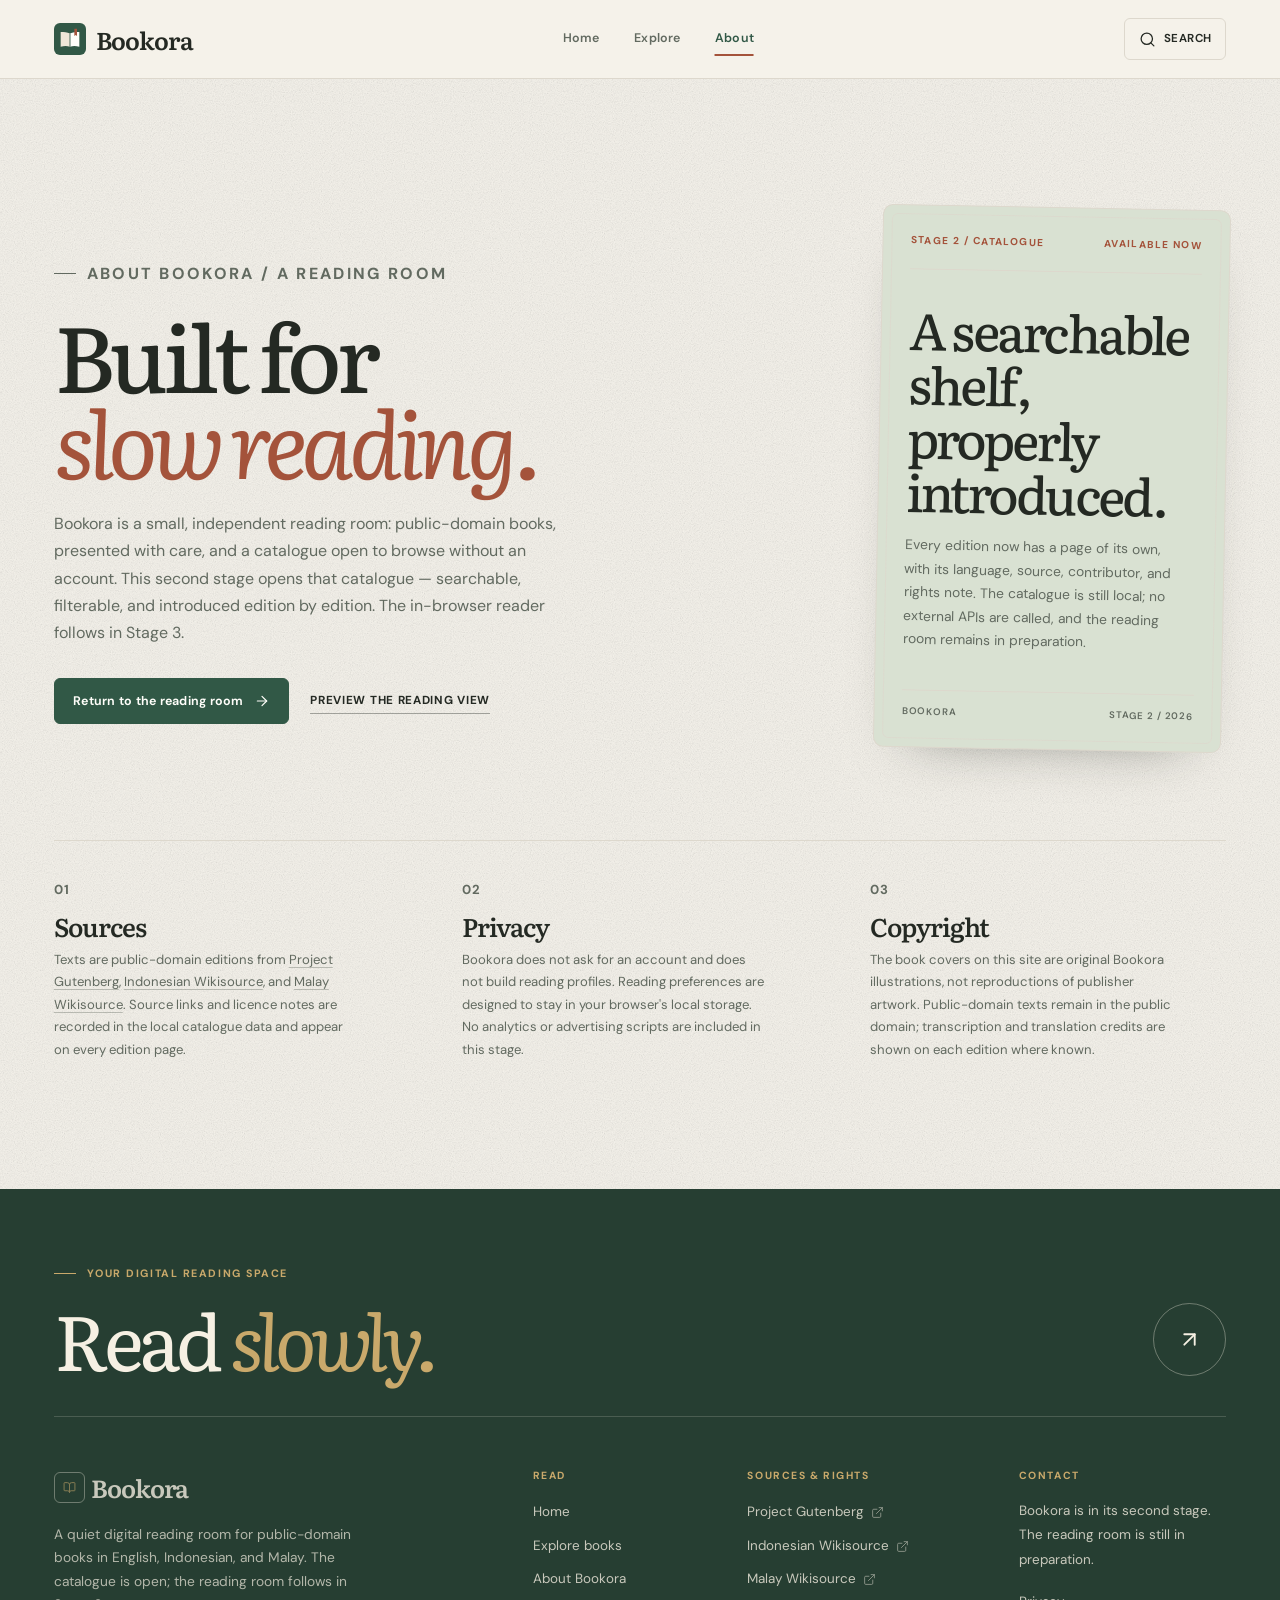
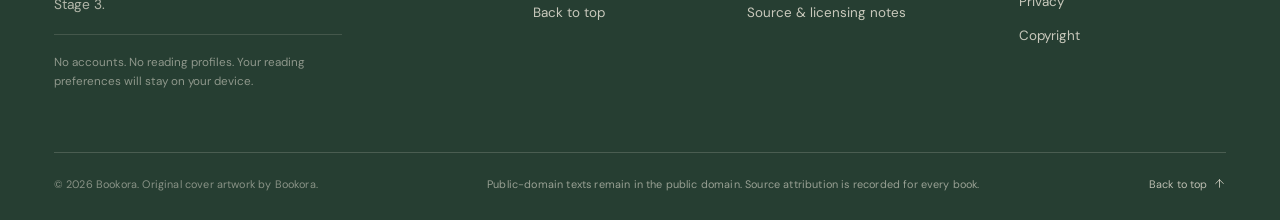
==== commit 45a98aeb: "feat: complete Bookora stage 2 catalogue" ====
--- a/about.html
+++ b/about.html
@@ -85,7 +85,7 @@
         </button>
       </div>
       <h2 id="search-dialog-title">Search the library.</h2>
-      <p class="search-dialog__intro">Look for a title or an author. Bookora will bring together every edition in the catalogue.</p>
+      <p class="search-dialog__intro">Look for a title, an author, or a translator. Bookora will bring together every matching edition in the catalogue.</p>
       <form class="search-form search-dialog__form" action="explore.html" method="get" role="search">
         <label class="sr-only" for="dialog-search-input">Search by title or author</label>
         <svg class="icon search-form__icon" aria-hidden="true"><use href="#icon-search"></use></svg>
@@ -149,27 +149,27 @@
       <div class="placeholder-copy">
         <p class="eyebrow">About Bookora / A reading room</p>
         <h1>Built for <em>slow reading.</em></h1>
-        <p>Bookora is a small, independent reading room: public-domain books, presented with care, readable in the browser without an account. This first stage lays the foundations — the design system, the navigation, and the Home page.</p>
+        <p>Bookora is a small, independent reading room: public-domain books, presented with care, and a catalogue open to browse without an account. This second stage opens that catalogue — searchable, filterable, and introduced edition by edition. The in-browser reader follows in Stage 3.</p>
         <div class="placeholder-actions">
           <a class="button button--primary" href="index.html">
             Return to the reading room
             <svg class="icon icon--forward" aria-hidden="true"><use href="#icon-arrow-right"></use></svg>
           </a>
-          <a class="text-link" href="index.html#reading-experience">See the reading view</a>
-        </div>
-      </div>
-
-      <aside class="placeholder-card placeholder-card--sage" aria-label="Stage 1 / Foundations">
+          <a class="text-link" href="index.html#reading-experience">Preview the reading view</a>
+        </div>
+      </div>
+
+      <aside class="placeholder-card placeholder-card--sage" aria-label="Stage 2 / Catalogue">
         <div class="placeholder-card__top">
-          <span>Stage 1 / Foundations</span>
-          <span>In preparation</span>
-        </div>
-        <h2>Typography, shelves, and a quiet interface.</h2>
-        <p>The type, colour, and layout system is in place, along with a sample shelf drawn from Project Gutenberg and Wikisource. Everything on this page is local — no external APIs are called.</p>
+          <span>Stage 2 / Catalogue</span>
+          <span>Available now</span>
+        </div>
+        <h2>A searchable shelf, properly introduced.</h2>
+        <p>Every edition now has a page of its own, with its language, source, contributor, and rights note. The catalogue is still local; no external APIs are called, and the reading room remains in preparation.</p>
         <div class="placeholder-card__rule"></div>
         <div class="placeholder-card__foot">
           <span>Bookora</span>
-          <span>Stage 1 / 2026</span>
+          <span>Stage 2 / 2026</span>
         </div>
       </aside>
     </div>
@@ -179,7 +179,7 @@
         <section class="note-section" id="sources" aria-labelledby="sources-title">
           <p class="note-section__index" aria-hidden="true">01</p>
           <h2 id="sources-title">Sources</h2>
-          <p>Texts are public-domain editions from <a href="https://www.gutenberg.org/" target="_blank" rel="noopener noreferrer">Project Gutenberg</a>, <a href="https://id.wikisource.org/" target="_blank" rel="noopener noreferrer">Indonesian Wikisource</a>, and <a href="https://ms.wikisource.org/" target="_blank" rel="noopener noreferrer">Malay Wikisource</a>. Source links and licence notes are recorded in the local catalogue data and will appear with each edition in a later stage.</p>
+          <p>Texts are public-domain editions from <a href="https://www.gutenberg.org/" target="_blank" rel="noopener noreferrer">Project Gutenberg</a>, <a href="https://id.wikisource.org/" target="_blank" rel="noopener noreferrer">Indonesian Wikisource</a>, and <a href="https://ms.wikisource.org/" target="_blank" rel="noopener noreferrer">Malay Wikisource</a>. Source links and licence notes are recorded in the local catalogue data and appear on every edition page.</p>
         </section>
         <section class="note-section" id="privacy" aria-labelledby="privacy-title">
           <p class="note-section__index" aria-hidden="true">02</p>
@@ -189,7 +189,7 @@
         <section class="note-section" id="copyright" aria-labelledby="copyright-title">
           <p class="note-section__index" aria-hidden="true">03</p>
           <h2 id="copyright-title">Copyright</h2>
-          <p>The book covers on this site are original Bookora illustrations, not reproductions of publisher artwork. Public-domain texts remain in the public domain; transcription and translation credits will be shown on each edition where known.</p>
+          <p>The book covers on this site are original Bookora illustrations, not reproductions of publisher artwork. Public-domain texts remain in the public domain; transcription and translation credits are shown on each edition where known.</p>
         </section>
       </div>
     </div>
@@ -215,7 +215,7 @@
             </span>
             <span class="footer-brand__wordmark">Bookora</span>
           </a>
-          <p class="footer-about">A quiet digital reading room for public-domain books in English, Indonesian, and Malay. Discover, read, and return to your page — all in the browser.</p>
+          <p class="footer-about">A quiet digital reading room for public-domain books in English, Indonesian, and Malay. The catalogue is open; the reading room follows in Stage 3.</p>
           <p class="footer-privacy">No accounts. No reading profiles. Your reading preferences will stay on your device.</p>
         </div>
 
@@ -260,8 +260,8 @@
         <div class="footer-column">
           <h3>Contact</h3>
           <p class="footer-contact">
-            Bookora is in its first stage.<br>
-            No public contact channel yet.
+            Bookora is in its second stage.<br>
+            The reading room is still in preparation.
           </p>
           <ul>
             <li><a href="about.html#privacy">Privacy</a></li>
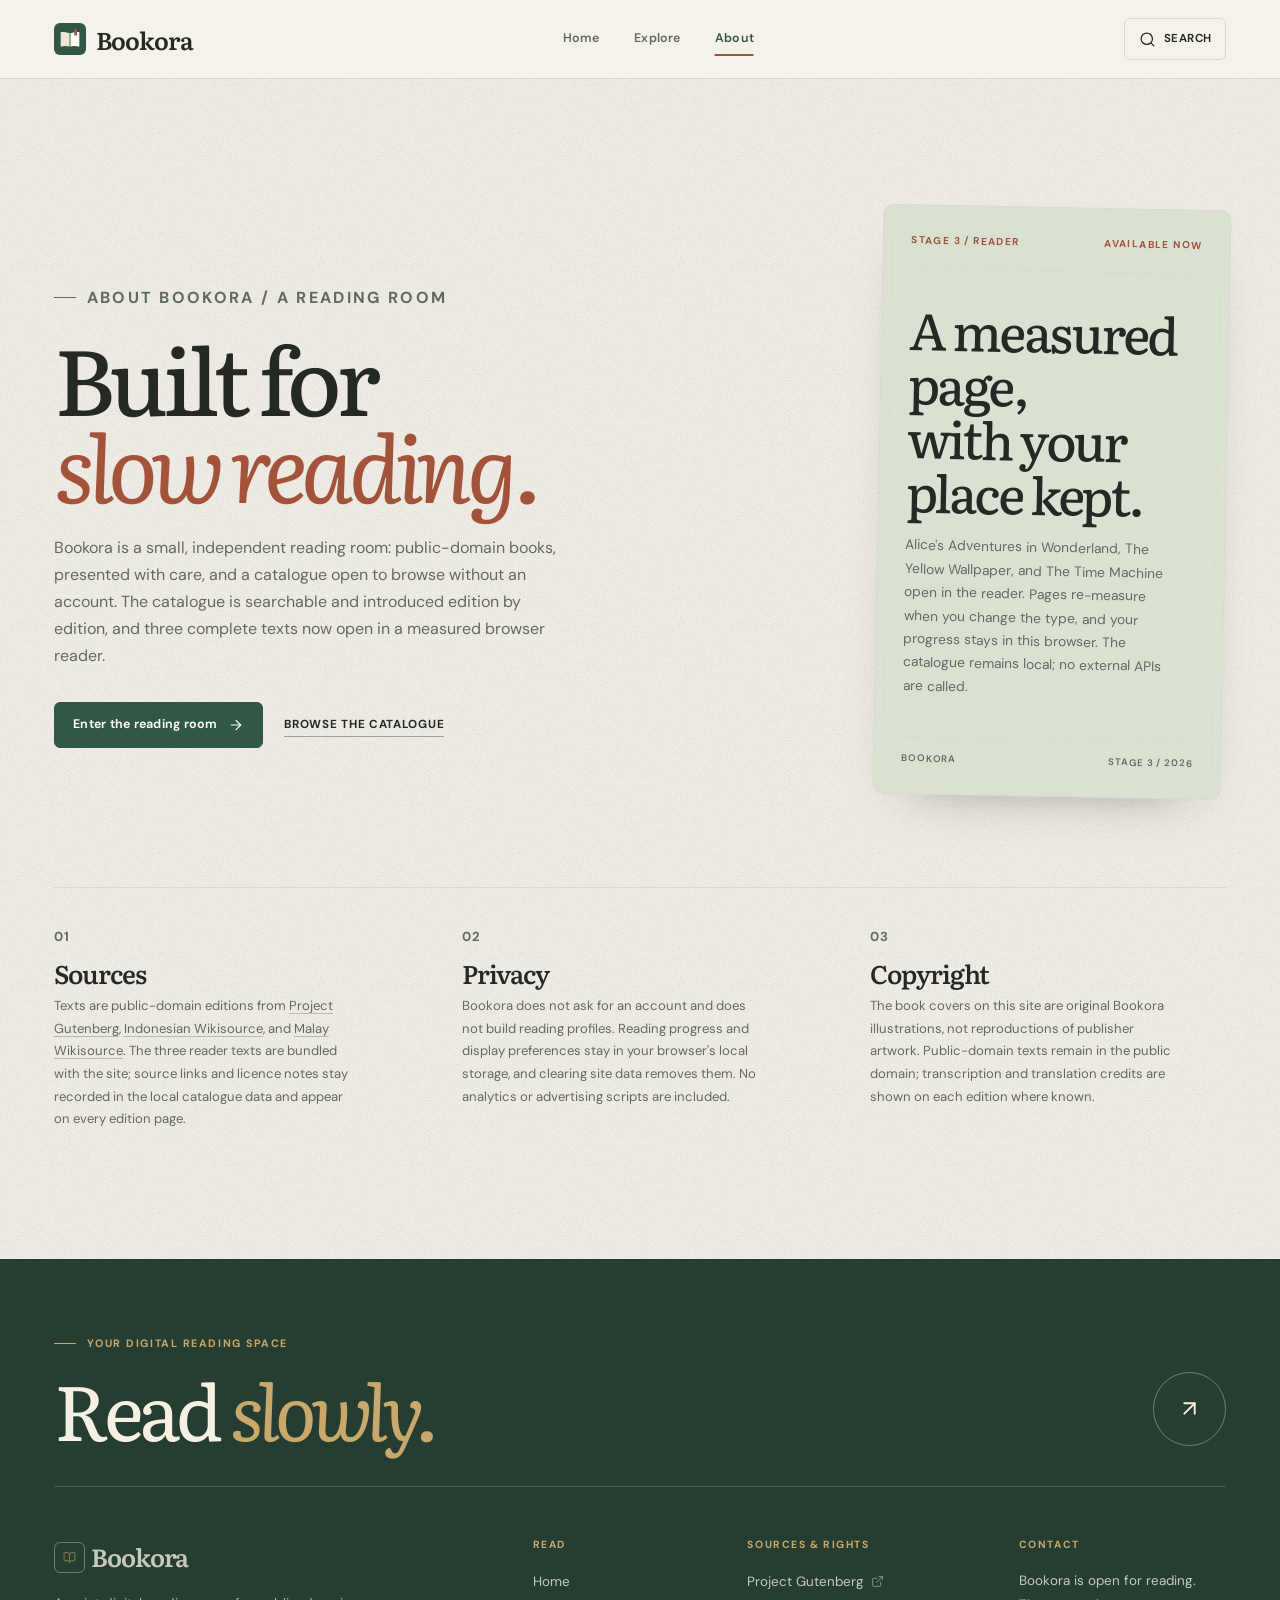
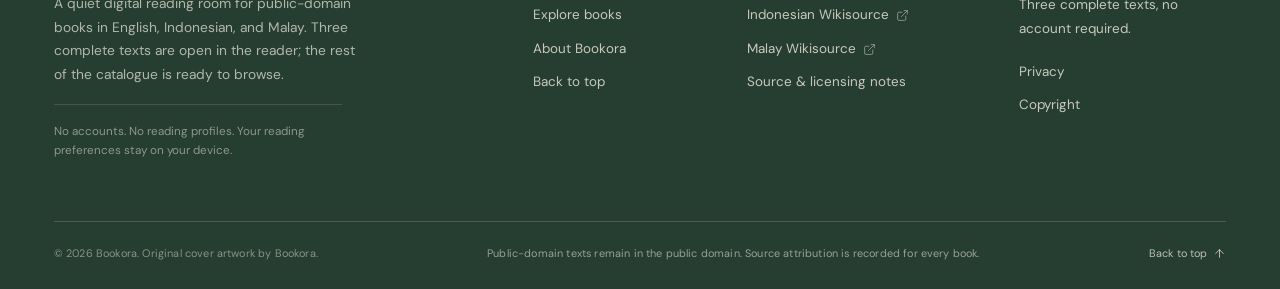
==== commit 41920cdb: "Stage 3: live in-browser reader for three bundled public-domain texts" ====
--- a/about.html
+++ b/about.html
@@ -149,27 +149,27 @@
       <div class="placeholder-copy">
         <p class="eyebrow">About Bookora / A reading room</p>
         <h1>Built for <em>slow reading.</em></h1>
-        <p>Bookora is a small, independent reading room: public-domain books, presented with care, and a catalogue open to browse without an account. This second stage opens that catalogue — searchable, filterable, and introduced edition by edition. The in-browser reader follows in Stage 3.</p>
+        <p>Bookora is a small, independent reading room: public-domain books, presented with care, and a catalogue open to browse without an account. The catalogue is searchable and introduced edition by edition, and three complete texts now open in a measured browser reader.</p>
         <div class="placeholder-actions">
-          <a class="button button--primary" href="index.html">
-            Return to the reading room
+          <a class="button button--primary" href="reader.html?book=alice-wonderland">
+            Enter the reading room
             <svg class="icon icon--forward" aria-hidden="true"><use href="#icon-arrow-right"></use></svg>
           </a>
-          <a class="text-link" href="index.html#reading-experience">Preview the reading view</a>
-        </div>
-      </div>
-
-      <aside class="placeholder-card placeholder-card--sage" aria-label="Stage 2 / Catalogue">
+          <a class="text-link" href="explore.html">Browse the catalogue</a>
+        </div>
+      </div>
+
+      <aside class="placeholder-card placeholder-card--sage" aria-label="Stage 3 / Reader">
         <div class="placeholder-card__top">
-          <span>Stage 2 / Catalogue</span>
+          <span>Stage 3 / Reader</span>
           <span>Available now</span>
         </div>
-        <h2>A searchable shelf, properly introduced.</h2>
-        <p>Every edition now has a page of its own, with its language, source, contributor, and rights note. The catalogue is still local; no external APIs are called, and the reading room remains in preparation.</p>
+        <h2>A measured page, with your place kept.</h2>
+        <p>Alice's Adventures in Wonderland, The Yellow Wallpaper, and The Time Machine open in the reader. Pages re-measure when you change the type, and your progress stays in this browser. The catalogue remains local; no external APIs are called.</p>
         <div class="placeholder-card__rule"></div>
         <div class="placeholder-card__foot">
           <span>Bookora</span>
-          <span>Stage 2 / 2026</span>
+          <span>Stage 3 / 2026</span>
         </div>
       </aside>
     </div>
@@ -179,12 +179,12 @@
         <section class="note-section" id="sources" aria-labelledby="sources-title">
           <p class="note-section__index" aria-hidden="true">01</p>
           <h2 id="sources-title">Sources</h2>
-          <p>Texts are public-domain editions from <a href="https://www.gutenberg.org/" target="_blank" rel="noopener noreferrer">Project Gutenberg</a>, <a href="https://id.wikisource.org/" target="_blank" rel="noopener noreferrer">Indonesian Wikisource</a>, and <a href="https://ms.wikisource.org/" target="_blank" rel="noopener noreferrer">Malay Wikisource</a>. Source links and licence notes are recorded in the local catalogue data and appear on every edition page.</p>
+          <p>Texts are public-domain editions from <a href="https://www.gutenberg.org/" target="_blank" rel="noopener noreferrer">Project Gutenberg</a>, <a href="https://id.wikisource.org/" target="_blank" rel="noopener noreferrer">Indonesian Wikisource</a>, and <a href="https://ms.wikisource.org/" target="_blank" rel="noopener noreferrer">Malay Wikisource</a>. The three reader texts are bundled with the site; source links and licence notes stay recorded in the local catalogue data and appear on every edition page.</p>
         </section>
         <section class="note-section" id="privacy" aria-labelledby="privacy-title">
           <p class="note-section__index" aria-hidden="true">02</p>
           <h2 id="privacy-title">Privacy</h2>
-          <p>Bookora does not ask for an account and does not build reading profiles. Reading preferences are designed to stay in your browser's local storage. No analytics or advertising scripts are included in this stage.</p>
+          <p>Bookora does not ask for an account and does not build reading profiles. Reading progress and display preferences stay in your browser's local storage, and clearing site data removes them. No analytics or advertising scripts are included.</p>
         </section>
         <section class="note-section" id="copyright" aria-labelledby="copyright-title">
           <p class="note-section__index" aria-hidden="true">03</p>
@@ -215,8 +215,8 @@
             </span>
             <span class="footer-brand__wordmark">Bookora</span>
           </a>
-          <p class="footer-about">A quiet digital reading room for public-domain books in English, Indonesian, and Malay. The catalogue is open; the reading room follows in Stage 3.</p>
-          <p class="footer-privacy">No accounts. No reading profiles. Your reading preferences will stay on your device.</p>
+          <p class="footer-about">A quiet digital reading room for public-domain books in English, Indonesian, and Malay. Three complete texts are open in the reader; the rest of the catalogue is ready to browse.</p>
+          <p class="footer-privacy">No accounts. No reading profiles. Your reading preferences stay on your device.</p>
         </div>
 
         <div class="footer-column">
@@ -260,8 +260,8 @@
         <div class="footer-column">
           <h3>Contact</h3>
           <p class="footer-contact">
-            Bookora is in its second stage.<br>
-            The reading room is still in preparation.
+            Bookora is open for reading.<br>
+            Three complete texts, no account required.
           </p>
           <ul>
             <li><a href="about.html#privacy">Privacy</a></li>
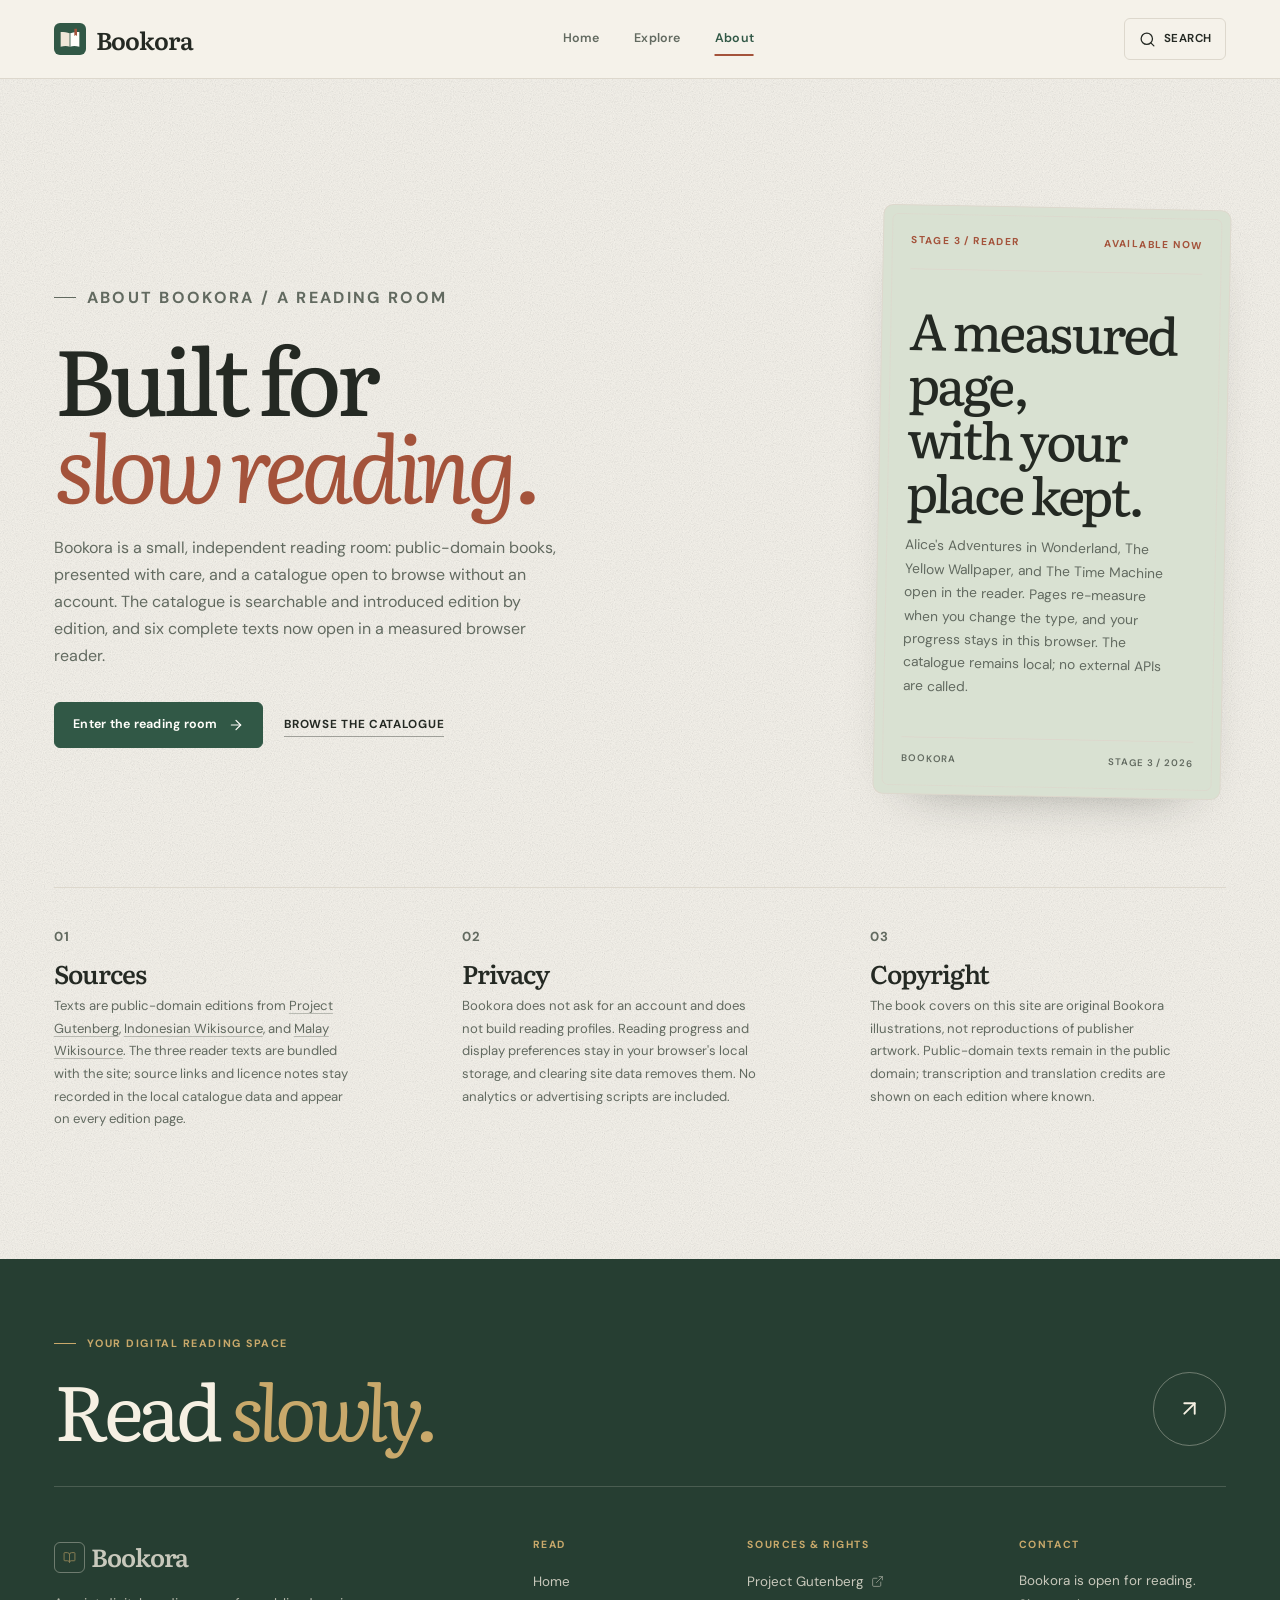
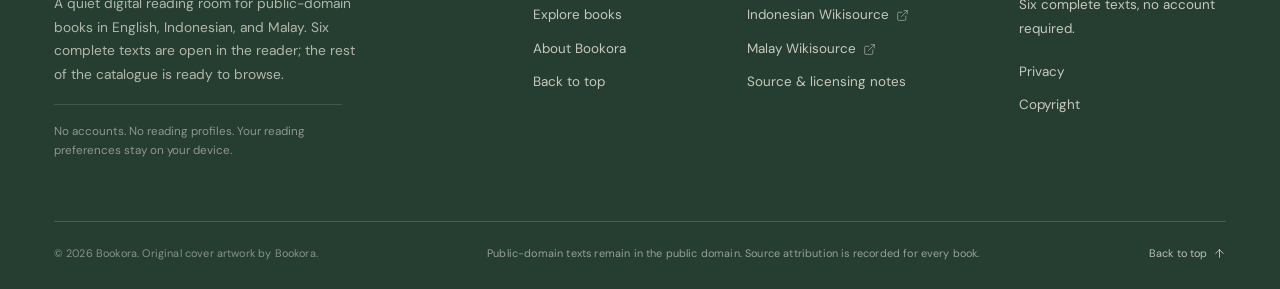
==== commit 8b3c2052: "Stage 4a: add The Great Gatsby, Sherlock Holmes, Montessori Method to the reader" ====
--- a/about.html
+++ b/about.html
@@ -149,7 +149,7 @@
       <div class="placeholder-copy">
         <p class="eyebrow">About Bookora / A reading room</p>
         <h1>Built for <em>slow reading.</em></h1>
-        <p>Bookora is a small, independent reading room: public-domain books, presented with care, and a catalogue open to browse without an account. The catalogue is searchable and introduced edition by edition, and three complete texts now open in a measured browser reader.</p>
+        <p>Bookora is a small, independent reading room: public-domain books, presented with care, and a catalogue open to browse without an account. The catalogue is searchable and introduced edition by edition, and six complete texts now open in a measured browser reader.</p>
         <div class="placeholder-actions">
           <a class="button button--primary" href="reader.html?book=alice-wonderland">
             Enter the reading room
@@ -215,7 +215,7 @@
             </span>
             <span class="footer-brand__wordmark">Bookora</span>
           </a>
-          <p class="footer-about">A quiet digital reading room for public-domain books in English, Indonesian, and Malay. Three complete texts are open in the reader; the rest of the catalogue is ready to browse.</p>
+          <p class="footer-about">A quiet digital reading room for public-domain books in English, Indonesian, and Malay. Six complete texts are open in the reader; the rest of the catalogue is ready to browse.</p>
           <p class="footer-privacy">No accounts. No reading profiles. Your reading preferences stay on your device.</p>
         </div>
 
@@ -261,7 +261,7 @@
           <h3>Contact</h3>
           <p class="footer-contact">
             Bookora is open for reading.<br>
-            Three complete texts, no account required.
+            Six complete texts, no account required.
           </p>
           <ul>
             <li><a href="about.html#privacy">Privacy</a></li>
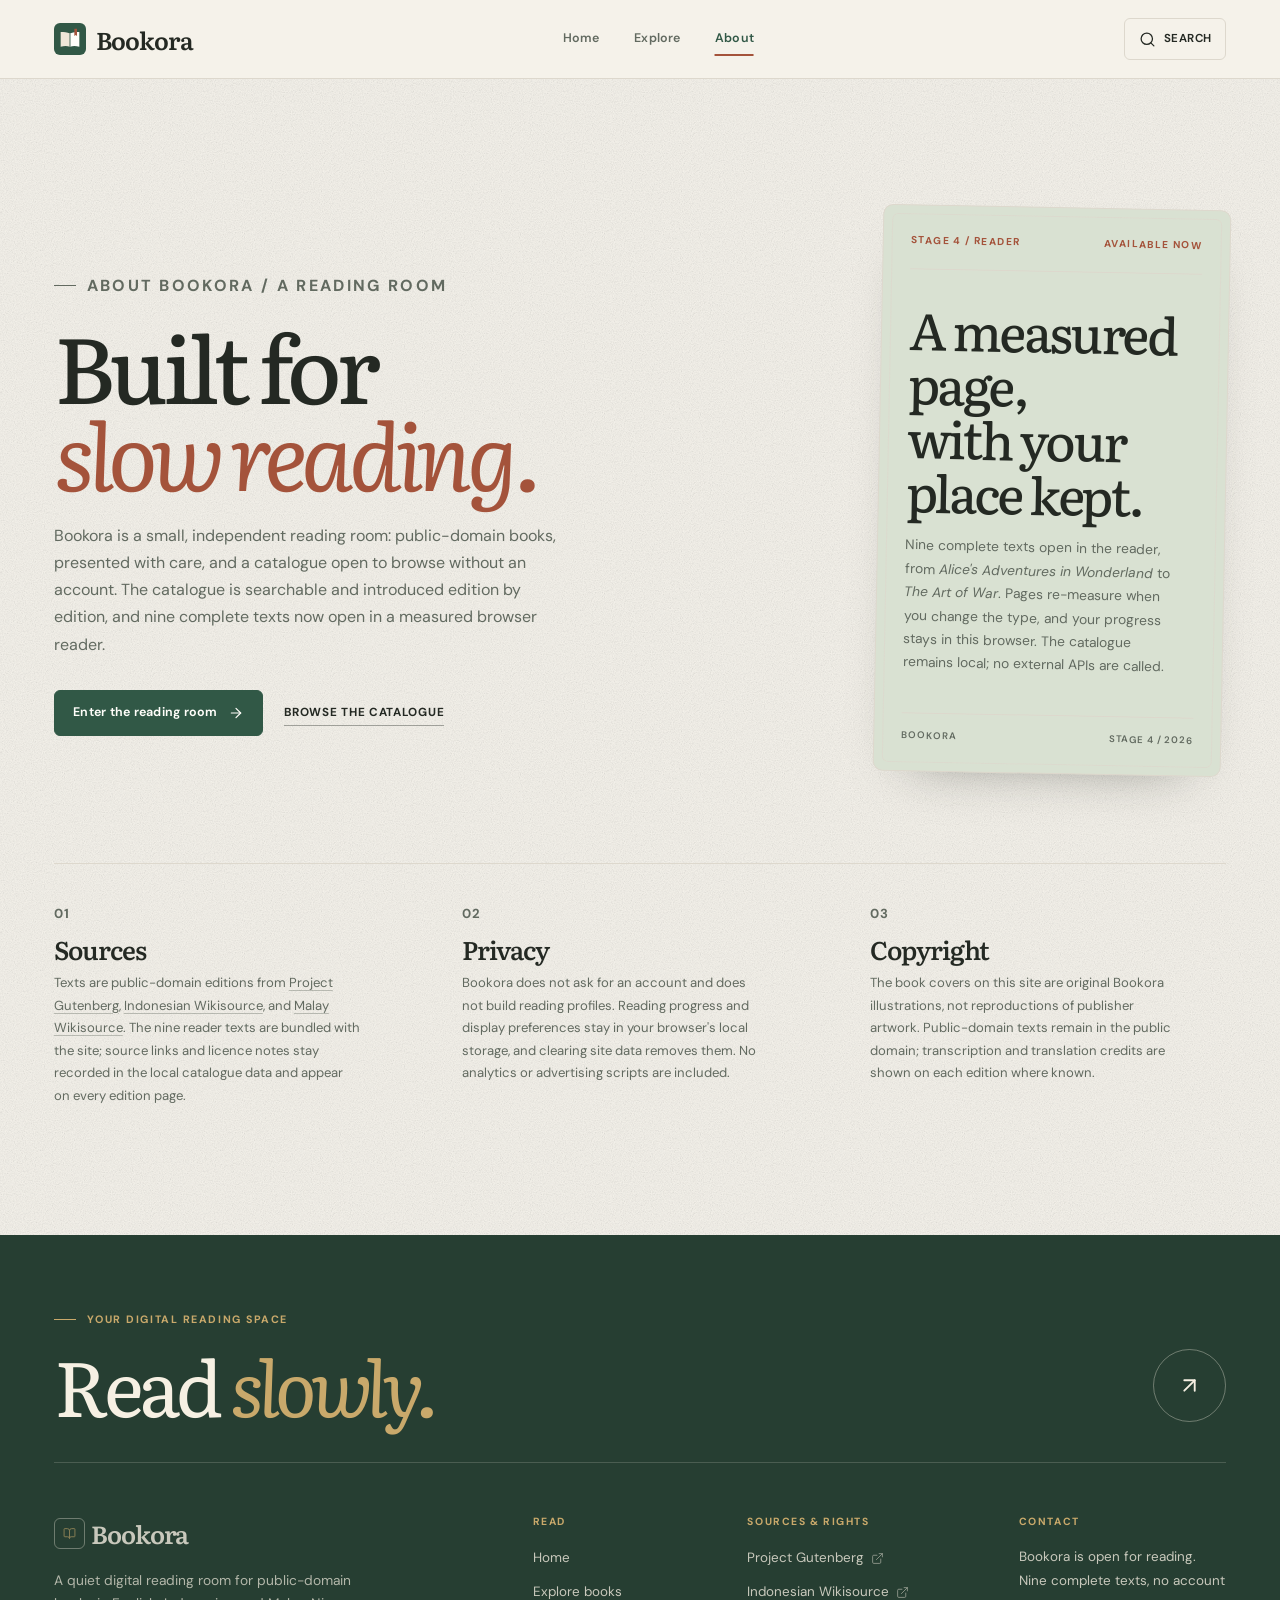
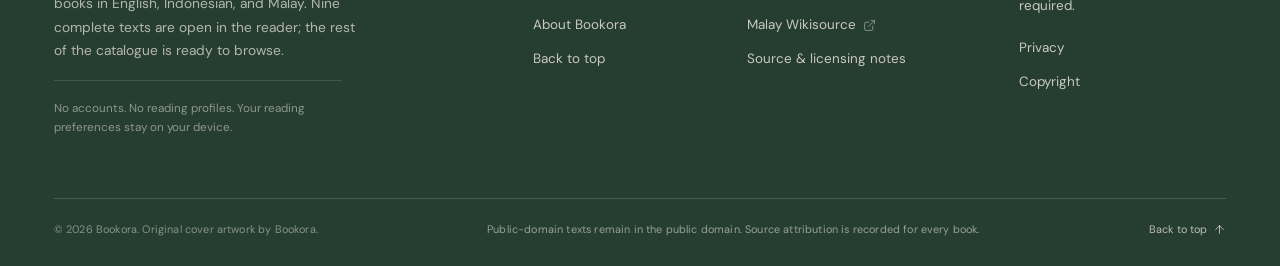
==== commit 6b75113f: "Stage 4c: rebuild reader texts and update edition metadata Rebuild the six Stage 4 reader texts from" ====
--- a/about.html
+++ b/about.html
@@ -149,7 +149,7 @@
       <div class="placeholder-copy">
         <p class="eyebrow">About Bookora / A reading room</p>
         <h1>Built for <em>slow reading.</em></h1>
-        <p>Bookora is a small, independent reading room: public-domain books, presented with care, and a catalogue open to browse without an account. The catalogue is searchable and introduced edition by edition, and six complete texts now open in a measured browser reader.</p>
+        <p>Bookora is a small, independent reading room: public-domain books, presented with care, and a catalogue open to browse without an account. The catalogue is searchable and introduced edition by edition, and nine complete texts now open in a measured browser reader.</p>
         <div class="placeholder-actions">
           <a class="button button--primary" href="reader.html?book=alice-wonderland">
             Enter the reading room
@@ -159,17 +159,17 @@
         </div>
       </div>
 
-      <aside class="placeholder-card placeholder-card--sage" aria-label="Stage 3 / Reader">
+      <aside class="placeholder-card placeholder-card--sage" aria-label="Stage 4 / Reader">
         <div class="placeholder-card__top">
-          <span>Stage 3 / Reader</span>
+          <span>Stage 4 / Reader</span>
           <span>Available now</span>
         </div>
         <h2>A measured page, with your place kept.</h2>
-        <p>Alice's Adventures in Wonderland, The Yellow Wallpaper, and The Time Machine open in the reader. Pages re-measure when you change the type, and your progress stays in this browser. The catalogue remains local; no external APIs are called.</p>
+        <p>Nine complete texts open in the reader, from <em>Alice's Adventures in Wonderland</em> to <em>The Art of War</em>. Pages re-measure when you change the type, and your progress stays in this browser. The catalogue remains local; no external APIs are called.</p>
         <div class="placeholder-card__rule"></div>
         <div class="placeholder-card__foot">
           <span>Bookora</span>
-          <span>Stage 3 / 2026</span>
+          <span>Stage 4 / 2026</span>
         </div>
       </aside>
     </div>
@@ -179,7 +179,7 @@
         <section class="note-section" id="sources" aria-labelledby="sources-title">
           <p class="note-section__index" aria-hidden="true">01</p>
           <h2 id="sources-title">Sources</h2>
-          <p>Texts are public-domain editions from <a href="https://www.gutenberg.org/" target="_blank" rel="noopener noreferrer">Project Gutenberg</a>, <a href="https://id.wikisource.org/" target="_blank" rel="noopener noreferrer">Indonesian Wikisource</a>, and <a href="https://ms.wikisource.org/" target="_blank" rel="noopener noreferrer">Malay Wikisource</a>. The three reader texts are bundled with the site; source links and licence notes stay recorded in the local catalogue data and appear on every edition page.</p>
+          <p>Texts are public-domain editions from <a href="https://www.gutenberg.org/" target="_blank" rel="noopener noreferrer">Project Gutenberg</a>, <a href="https://id.wikisource.org/" target="_blank" rel="noopener noreferrer">Indonesian Wikisource</a>, and <a href="https://ms.wikisource.org/" target="_blank" rel="noopener noreferrer">Malay Wikisource</a>. The nine reader texts are bundled with the site; source links and licence notes stay recorded in the local catalogue data and appear on every edition page.</p>
         </section>
         <section class="note-section" id="privacy" aria-labelledby="privacy-title">
           <p class="note-section__index" aria-hidden="true">02</p>
@@ -215,7 +215,7 @@
             </span>
             <span class="footer-brand__wordmark">Bookora</span>
           </a>
-          <p class="footer-about">A quiet digital reading room for public-domain books in English, Indonesian, and Malay. Six complete texts are open in the reader; the rest of the catalogue is ready to browse.</p>
+          <p class="footer-about">A quiet digital reading room for public-domain books in English, Indonesian, and Malay. Nine complete texts are open in the reader; the rest of the catalogue is ready to browse.</p>
           <p class="footer-privacy">No accounts. No reading profiles. Your reading preferences stay on your device.</p>
         </div>
 
@@ -261,7 +261,7 @@
           <h3>Contact</h3>
           <p class="footer-contact">
             Bookora is open for reading.<br>
-            Six complete texts, no account required.
+            Nine complete texts, no account required.
           </p>
           <ul>
             <li><a href="about.html#privacy">Privacy</a></li>
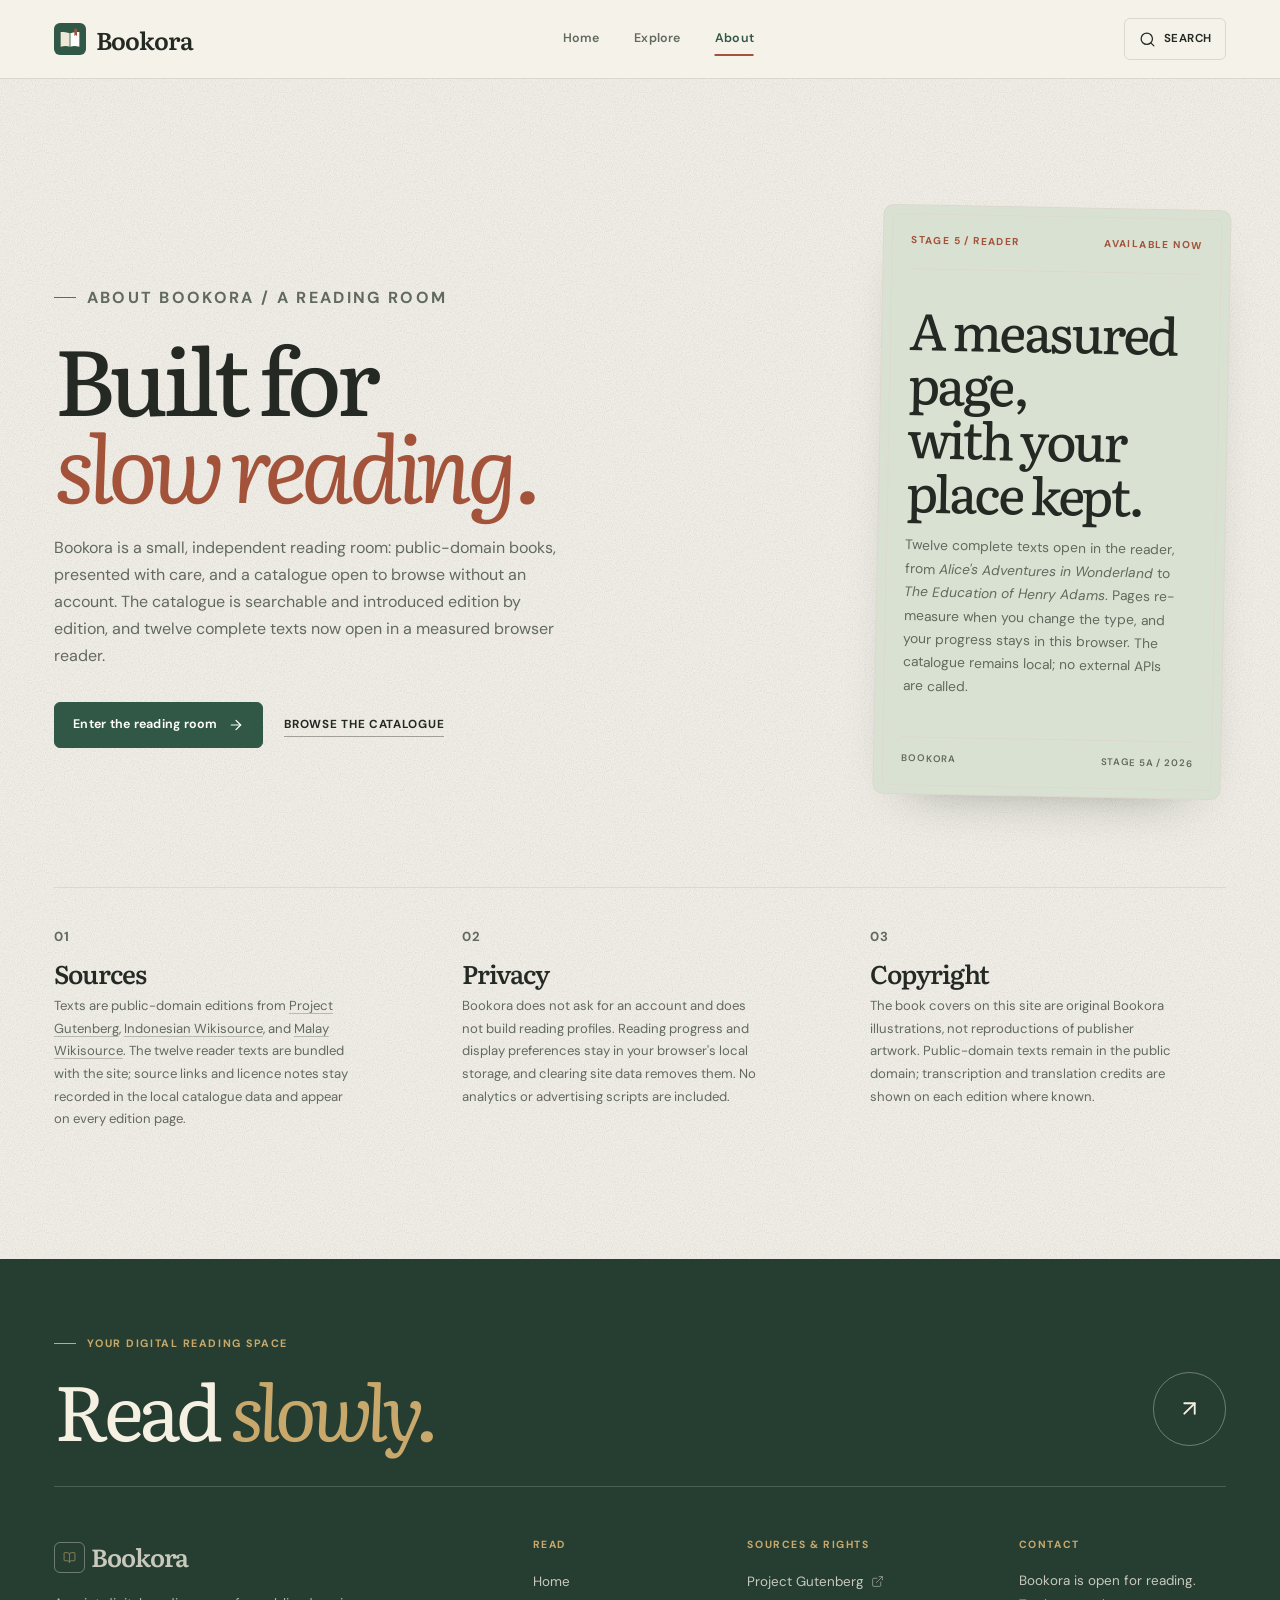
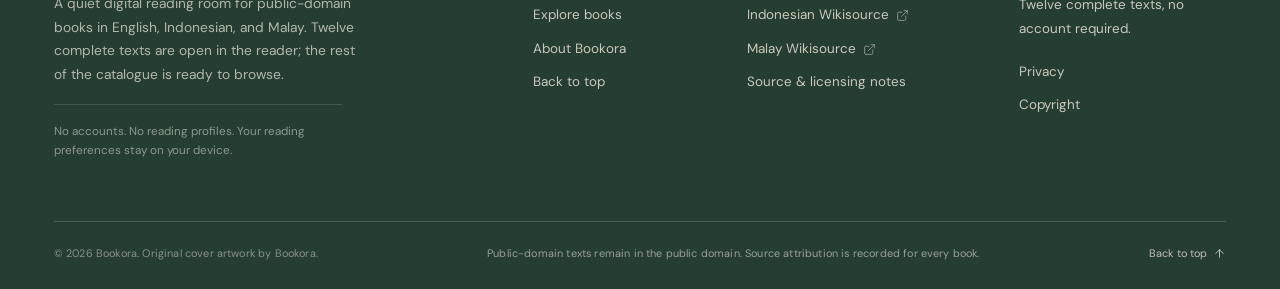
==== commit bf29f207: "Stage 5a: add three English texts to the reader" ====
--- a/about.html
+++ b/about.html
@@ -149,7 +149,7 @@
       <div class="placeholder-copy">
         <p class="eyebrow">About Bookora / A reading room</p>
         <h1>Built for <em>slow reading.</em></h1>
-        <p>Bookora is a small, independent reading room: public-domain books, presented with care, and a catalogue open to browse without an account. The catalogue is searchable and introduced edition by edition, and nine complete texts now open in a measured browser reader.</p>
+        <p>Bookora is a small, independent reading room: public-domain books, presented with care, and a catalogue open to browse without an account. The catalogue is searchable and introduced edition by edition, and twelve complete texts now open in a measured browser reader.</p>
         <div class="placeholder-actions">
           <a class="button button--primary" href="reader.html?book=alice-wonderland">
             Enter the reading room
@@ -159,17 +159,17 @@
         </div>
       </div>
 
-      <aside class="placeholder-card placeholder-card--sage" aria-label="Stage 4 / Reader">
+      <aside class="placeholder-card placeholder-card--sage" aria-label="Stage 5 / Reader">
         <div class="placeholder-card__top">
-          <span>Stage 4 / Reader</span>
+          <span>Stage 5 / Reader</span>
           <span>Available now</span>
         </div>
         <h2>A measured page, with your place kept.</h2>
-        <p>Nine complete texts open in the reader, from <em>Alice's Adventures in Wonderland</em> to <em>The Art of War</em>. Pages re-measure when you change the type, and your progress stays in this browser. The catalogue remains local; no external APIs are called.</p>
+        <p>Twelve complete texts open in the reader, from <em>Alice's Adventures in Wonderland</em> to <em>The Education of Henry Adams</em>. Pages re-measure when you change the type, and your progress stays in this browser. The catalogue remains local; no external APIs are called.</p>
         <div class="placeholder-card__rule"></div>
         <div class="placeholder-card__foot">
           <span>Bookora</span>
-          <span>Stage 4 / 2026</span>
+          <span>Stage 5a / 2026</span>
         </div>
       </aside>
     </div>
@@ -179,7 +179,7 @@
         <section class="note-section" id="sources" aria-labelledby="sources-title">
           <p class="note-section__index" aria-hidden="true">01</p>
           <h2 id="sources-title">Sources</h2>
-          <p>Texts are public-domain editions from <a href="https://www.gutenberg.org/" target="_blank" rel="noopener noreferrer">Project Gutenberg</a>, <a href="https://id.wikisource.org/" target="_blank" rel="noopener noreferrer">Indonesian Wikisource</a>, and <a href="https://ms.wikisource.org/" target="_blank" rel="noopener noreferrer">Malay Wikisource</a>. The nine reader texts are bundled with the site; source links and licence notes stay recorded in the local catalogue data and appear on every edition page.</p>
+          <p>Texts are public-domain editions from <a href="https://www.gutenberg.org/" target="_blank" rel="noopener noreferrer">Project Gutenberg</a>, <a href="https://id.wikisource.org/" target="_blank" rel="noopener noreferrer">Indonesian Wikisource</a>, and <a href="https://ms.wikisource.org/" target="_blank" rel="noopener noreferrer">Malay Wikisource</a>. The twelve reader texts are bundled with the site; source links and licence notes stay recorded in the local catalogue data and appear on every edition page.</p>
         </section>
         <section class="note-section" id="privacy" aria-labelledby="privacy-title">
           <p class="note-section__index" aria-hidden="true">02</p>
@@ -215,7 +215,7 @@
             </span>
             <span class="footer-brand__wordmark">Bookora</span>
           </a>
-          <p class="footer-about">A quiet digital reading room for public-domain books in English, Indonesian, and Malay. Nine complete texts are open in the reader; the rest of the catalogue is ready to browse.</p>
+          <p class="footer-about">A quiet digital reading room for public-domain books in English, Indonesian, and Malay. Twelve complete texts are open in the reader; the rest of the catalogue is ready to browse.</p>
           <p class="footer-privacy">No accounts. No reading profiles. Your reading preferences stay on your device.</p>
         </div>
 
@@ -261,7 +261,7 @@
           <h3>Contact</h3>
           <p class="footer-contact">
             Bookora is open for reading.<br>
-            Nine complete texts, no account required.
+            Twelve complete texts, no account required.
           </p>
           <ul>
             <li><a href="about.html#privacy">Privacy</a></li>
